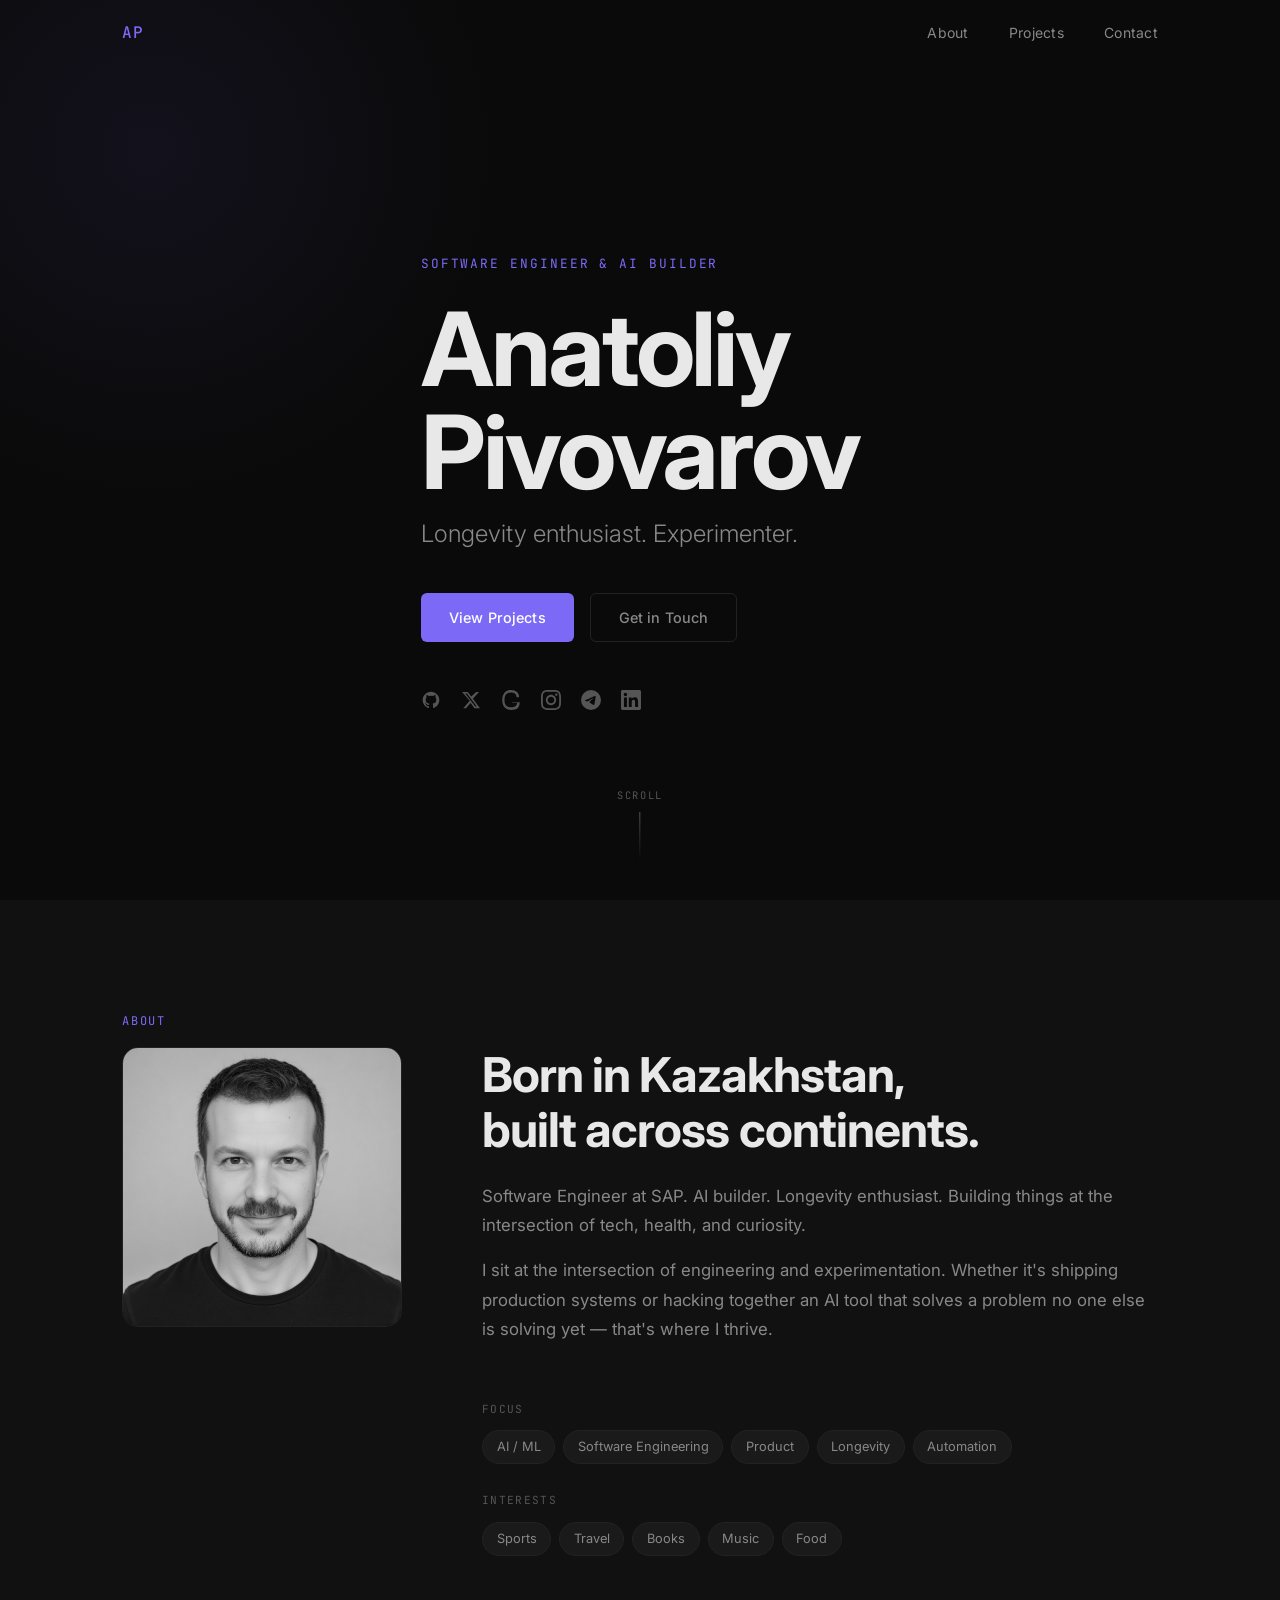
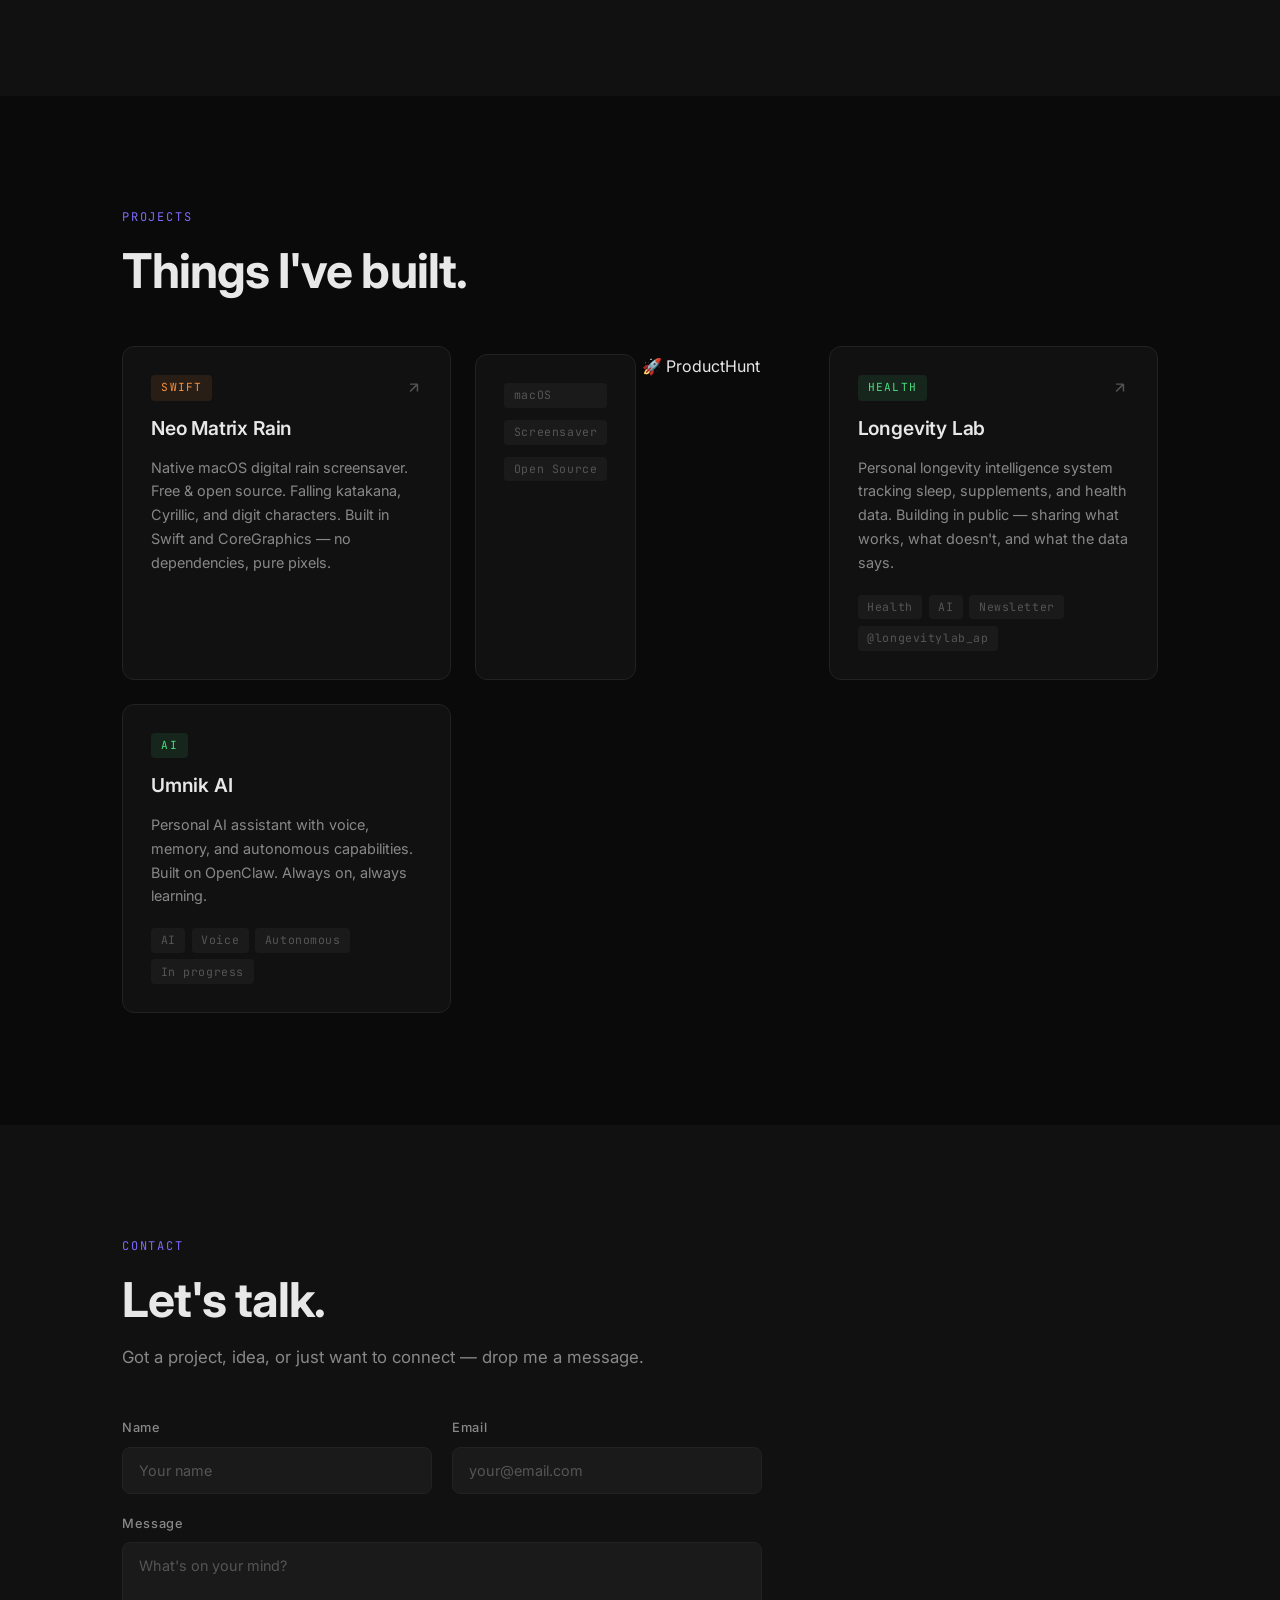
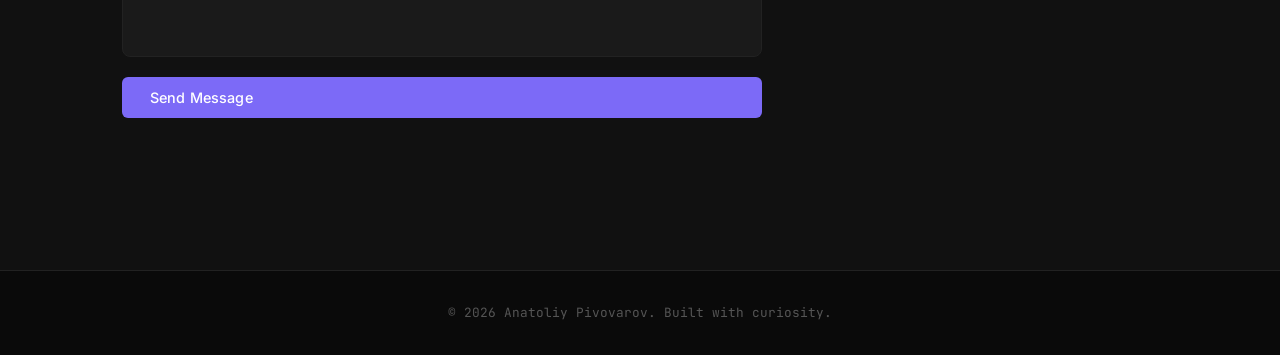
==== index.html @ 79823a8c "Update projects and content - March 2026" ====
<!DOCTYPE html>
<html lang="en">
<head>
  <meta charset="UTF-8" />
  <meta name="viewport" content="width=device-width, initial-scale=1.0" />
  <title>Anatoliy Pivovarov</title>
  <meta name="description" content="Software Engineer at SAP. AI builder. Longevity enthusiast. Building things at the intersection of tech, health, and curiosity." />
  <link rel="preconnect" href="https://fonts.googleapis.com" />
  <link rel="preconnect" href="https://fonts.gstatic.com" crossorigin />
  <link href="https://fonts.googleapis.com/css2?family=Inter:wght@300;400;500;600;700&family=JetBrains+Mono:wght@400;500&display=swap" rel="stylesheet" />
  <link rel="stylesheet" href="styles.css" />
</head>
<body>

  <!-- NAV -->
  <nav class="nav">
    <div class="nav-inner">
      <span class="nav-logo">AP</span>
      <ul class="nav-links">
        <li><a href="#about">About</a></li>
        <li><a href="#projects">Projects</a></li>
        <li><a href="#contact">Contact</a></li>
      </ul>
    </div>
  </nav>

  <!-- HERO -->
  <section class="hero" id="home">
    <div class="container">
      <p class="hero-tag">Software Engineer &amp; AI Builder</p>
      <h1 class="hero-name">Anatoliy<br />Pivovarov</h1>
      <p class="hero-sub">Longevity enthusiast. Experimenter.</p>
      <div class="hero-cta">
        <a href="#projects" class="btn btn-primary">View Projects</a>
        <a href="#contact" class="btn btn-ghost">Get in Touch</a>
      </div>
      <div class="hero-social">
        <!-- GitHub -->
        <a href="https://github.com/pivovarovanatol" target="_blank" rel="noopener" aria-label="GitHub">
          <svg viewBox="0 0 24 24" fill="currentColor"><path d="M12 2C6.477 2 2 6.477 2 12c0 4.418 2.865 8.166 6.839 9.489.5.092.682-.217.682-.482 0-.237-.009-.868-.013-1.703-2.782.604-3.369-1.34-3.369-1.34-.454-1.156-1.11-1.463-1.11-1.463-.908-.62.069-.608.069-.608 1.003.07 1.531 1.03 1.531 1.03.892 1.529 2.341 1.087 2.91.832.092-.647.35-1.088.636-1.338-2.22-.253-4.555-1.11-4.555-4.943 0-1.091.39-1.984 1.029-2.683-.103-.253-.446-1.27.098-2.647 0 0 .84-.269 2.75 1.025A9.578 9.578 0 0112 6.836a9.59 9.59 0 012.504.337c1.909-1.294 2.747-1.025 2.747-1.025.546 1.377.202 2.394.1 2.647.64.699 1.028 1.592 1.028 2.683 0 3.842-2.339 4.687-4.566 4.935.359.309.678.919.678 1.852 0 1.336-.012 2.415-.012 2.743 0 .267.18.578.688.48C19.138 20.163 22 16.418 22 12c0-5.523-4.477-10-10-10z"/></svg>
        </a>
        <!-- Twitter/X -->
        <a href="https://x.com/apivo31" target="_blank" rel="noopener" aria-label="X / Twitter">
          <svg viewBox="0 0 24 24" fill="currentColor"><path d="M18.244 2.25h3.308l-7.227 8.26 8.502 11.24H16.17l-4.714-6.231-5.401 6.231H2.746l7.73-8.835L1.254 2.25H8.08l4.253 5.622zm-1.161 17.52h1.833L7.084 4.126H5.117z"/></svg>
        </a>
        <!-- Threads -->
        <a href="https://www.threads.net/@pivovarov_anatol" target="_blank" rel="noopener" aria-label="Threads">
          <svg viewBox="0 0 24 24" fill="currentColor"><path d="M12.186 24h-.007c-3.581-.024-6.334-1.205-8.184-3.509C2.35 18.44 1.5 15.586 1.473 12.01v-.017c.027-3.579.876-6.43 2.525-8.482C5.845 1.205 8.6.024 12.18 0h.014c2.746.018 5.123.86 6.887 2.432 1.688 1.51 2.587 3.575 2.674 6.138l.003.109h-3.044l-.002-.085c-.143-3.897-2.743-5.616-6.521-5.592-3.066.019-5.261.966-6.52 2.818-.978 1.43-1.473 3.478-1.473 6.088v.015c0 2.61.494 4.659 1.47 6.09 1.258 1.852 3.453 2.8 6.523 2.818 2.984-.018 4.996-.808 6.12-2.414.604-.854.953-1.909 1.067-3.232h-6.3V14.79h9.37l-.003.16c-.064 3.017-.933 5.362-2.586 6.97C18.3 23.2 15.583 24 12.186 24z"/></svg>
        </a>
        <!-- Instagram -->
        <a href="https://www.instagram.com/pivovarov_anatol/" target="_blank" rel="noopener" aria-label="Instagram">
          <svg viewBox="0 0 24 24" fill="currentColor"><path d="M12 2.163c3.204 0 3.584.012 4.85.07 3.252.148 4.771 1.691 4.919 4.919.058 1.265.069 1.645.069 4.849 0 3.205-.012 3.584-.069 4.849-.149 3.225-1.664 4.771-4.919 4.919-1.266.058-1.644.07-4.85.07-3.204 0-3.584-.012-4.849-.07-3.26-.149-4.771-1.699-4.919-4.92-.058-1.265-.07-1.644-.07-4.849 0-3.204.013-3.583.07-4.849.149-3.227 1.664-4.771 4.919-4.919 1.266-.057 1.645-.069 4.849-.069zm0-2.163c-3.259 0-3.667.014-4.947.072-4.358.2-6.78 2.618-6.98 6.98-.059 1.281-.073 1.689-.073 4.948 0 3.259.014 3.668.072 4.948.2 4.358 2.618 6.78 6.98 6.98 1.281.058 1.689.072 4.948.072 3.259 0 3.668-.014 4.948-.072 4.354-.2 6.782-2.618 6.979-6.98.059-1.28.073-1.689.073-4.948 0-3.259-.014-3.667-.072-4.947-.196-4.354-2.617-6.78-6.979-6.98-1.281-.059-1.69-.073-4.949-.073zm0 5.838c-3.403 0-6.162 2.759-6.162 6.162s2.759 6.163 6.162 6.163 6.162-2.759 6.162-6.163c0-3.403-2.759-6.162-6.162-6.162zm0 10.162c-2.209 0-4-1.79-4-4 0-2.209 1.791-4 4-4s4 1.791 4 4c0 2.21-1.791 4-4 4zm6.406-11.845c-.796 0-1.441.645-1.441 1.44s.645 1.44 1.441 1.44c.795 0 1.439-.645 1.439-1.44s-.644-1.44-1.439-1.44z"/></svg>
        </a>
        <!-- Telegram -->
        <a href="https://t.me/longevitylab_ap" target="_blank" rel="noopener" aria-label="Telegram">
          <svg viewBox="0 0 24 24" fill="currentColor"><path d="M11.944 0A12 12 0 0 0 0 12a12 12 0 0 0 12 12 12 12 0 0 0 12-12A12 12 0 0 0 12 0a12 12 0 0 0-.056 0zm4.962 7.224c.1-.002.321.023.465.14a.506.506 0 0 1 .171.325c.016.093.036.306.02.472-.18 1.898-.962 6.502-1.36 8.627-.168.9-.499 1.201-.82 1.23-.696.065-1.225-.46-1.9-.902-1.056-.693-1.653-1.124-2.678-1.8-1.185-.78-.417-1.21.258-1.91.177-.184 3.247-2.977 3.307-3.23.007-.032.014-.15-.056-.212s-.174-.041-.249-.024c-.106.024-1.793 1.14-5.061 3.345-.48.33-.913.49-1.302.48-.428-.008-1.252-.241-1.865-.44-.752-.245-1.349-.374-1.297-.789.027-.216.325-.437.893-.663 3.498-1.524 5.83-2.529 6.998-3.014 3.332-1.386 4.025-1.627 4.476-1.635z"/></svg>
        </a>
        <!-- LinkedIn -->
        <a href="https://www.linkedin.com/in/anatoliy-pivovarov/" target="_blank" rel="noopener" aria-label="LinkedIn">
          <svg viewBox="0 0 24 24" fill="currentColor"><path d="M20.447 20.452h-3.554v-5.569c0-1.328-.027-3.037-1.852-3.037-1.853 0-2.136 1.445-2.136 2.939v5.667H9.351V9h3.414v1.561h.046c.477-.9 1.637-1.85 3.37-1.85 3.601 0 4.267 2.37 4.267 5.455v6.286zM5.337 7.433a2.062 2.062 0 01-2.063-2.065 2.064 2.064 0 112.063 2.065zm1.782 13.019H3.555V9h3.564v11.452zM22.225 0H1.771C.792 0 0 .774 0 1.729v20.542C0 23.227.792 24 1.771 24h20.451C23.2 24 24 23.227 24 22.271V1.729C24 .774 23.2 0 22.222 0h.003z"/></svg>
        </a>
      </div>
    </div>
    <div class="hero-scroll">
      <span>scroll</span>
      <div class="scroll-line"></div>
    </div>
  </section>

  <!-- ABOUT -->
  <section class="about section" id="about">
    <div class="container">
      <p class="section-label">About</p>
      <div class="about-grid">
        <div class="about-photo-wrap">
          <img src="photo.png" alt="Anatoliy Pivovarov" class="about-photo" />
        </div>
        <div class="about-right">
        <div class="about-text">
          <h2>Born in Kazakhstan,<br />built across continents.</h2>
          <p>Software Engineer at SAP. AI builder. Longevity enthusiast. Building things at the intersection of tech, health, and curiosity.</p>
          <p>I sit at the intersection of engineering and experimentation. Whether it's shipping production systems or hacking together an AI tool that solves a problem no one else is solving yet — that's where I thrive.</p>
        </div>
        <div class="about-tags">
          <div class="tag-group">
            <p class="tag-label">Focus</p>
            <div class="tags">
              <span>AI / ML</span>
              <span>Software Engineering</span>
              <span>Product</span>
              <span>Longevity</span>
              <span>Automation</span>
            </div>
          </div>
          <div class="tag-group">
            <p class="tag-label">Interests</p>
            <div class="tags">
              <span>Sports</span>
              <span>Travel</span>
              <span>Books</span>
              <span>Music</span>
              <span>Food</span>
            </div>
          </div>
        </div>
        </div><!-- end about-right -->
      </div>
    </div>
  </section>

  <!-- PROJECTS -->
  <section class="projects section" id="projects">
    <div class="container">
      <p class="section-label">Projects</p>
      <h2>Things I've built.</h2>
      <div class="projects-grid">

        <!-- Neo Matrix Rain -->
        <a href="https://github.com/pivovarovanatol/neo-matrix-rain" target="_blank" rel="noopener" class="project-card">
          <div class="project-top">
            <span class="project-lang swift">Swift</span>
            <svg class="project-arrow" viewBox="0 0 24 24" fill="none" stroke="currentColor" stroke-width="2"><path d="M7 17L17 7M17 7H7M17 7v10"/></svg>
          </div>
          <h3>Neo Matrix Rain</h3>
          <p>Native macOS digital rain screensaver. Free &amp; open source. Falling katakana, Cyrillic, and digit characters. Built in Swift and CoreGraphics — no dependencies, pure pixels.</p>
          <div class="project-footer">
            <span>macOS</span>
            <span>Screensaver</span>
            <span>Open Source</span>
            <a href="https://www.producthunt.com/products/neo-matrix-rain" target="_blank" rel="noopener" onclick="event.stopPropagation()" style="color:inherit;text-decoration:none;">🚀 ProductHunt</a>
          </div>
        </a>

        <!-- Longevity Lab -->
        <a href="https://t.me/longevitylab_ap" target="_blank" rel="noopener" class="project-card">
          <div class="project-top">
            <span class="project-lang more">Health</span>
            <svg class="project-arrow" viewBox="0 0 24 24" fill="none" stroke="currentColor" stroke-width="2"><path d="M7 17L17 7M17 7H7M17 7v10"/></svg>
          </div>
          <h3>Longevity Lab</h3>
          <p>Personal longevity intelligence system tracking sleep, supplements, and health data. Building in public — sharing what works, what doesn't, and what the data says.</p>
          <div class="project-footer">
            <span>Health</span>
            <span>AI</span>
            <span>Newsletter</span>
            <span>@longevitylab_ap</span>
          </div>
        </a>

        <!-- Umnik AI -->
        <div class="project-card project-coming">
          <div class="project-top">
            <span class="project-lang more">AI</span>
          </div>
          <h3>Umnik AI</h3>
          <p>Personal AI assistant with voice, memory, and autonomous capabilities. Built on OpenClaw. Always on, always learning.</p>
          <div class="project-footer">
            <span>AI</span>
            <span>Voice</span>
            <span>Autonomous</span>
            <span>In progress</span>
          </div>
        </div>

      </div>
    </div>
  </section>

  <!-- CONTACT -->
  <section class="contact section" id="contact">
    <div class="container">
      <p class="section-label">Contact</p>
      <h2>Let's talk.</h2>
      <p class="contact-sub">Got a project, idea, or just want to connect — drop me a message.</p>
      <form class="contact-form" action="https://formspree.io/f/REPLACE_WITH_FORMSPREE_ID" method="POST">
        <div class="form-row">
          <div class="form-group">
            <label for="name">Name</label>
            <input type="text" id="name" name="name" placeholder="Your name" required />
          </div>
          <div class="form-group">
            <label for="email">Email</label>
            <input type="email" id="email" name="email" placeholder="your@email.com" required />
          </div>
        </div>
        <div class="form-group">
          <label for="message">Message</label>
          <textarea id="message" name="message" placeholder="What's on your mind?" rows="5" required></textarea>
        </div>
        <button type="submit" class="btn btn-primary">Send Message</button>
        <p class="form-note" id="form-status"></p>
      </form>
    </div>
  </section>

  <!-- FOOTER -->
  <footer class="footer">
    <div class="container">
      <p>&copy; 2026 Anatoliy Pivovarov. Built with curiosity.</p>
    </div>
  </footer>

  <script src="script.js"></script>
</body>
</html>
---- styles.css ----
/* ===== RESET & BASE ===== */
*, *::before, *::after { box-sizing: border-box; margin: 0; padding: 0; }

:root {
  --bg: #0a0a0a;
  --bg2: #111111;
  --bg3: #1a1a1a;
  --border: #222222;
  --text: #e8e8e8;
  --text-muted: #888888;
  --text-dim: #555555;
  --accent: #7c6af7;
  --accent-light: #9b8cf9;
  --accent-glow: rgba(124, 106, 247, 0.15);
  --green: #4ade80;
  --orange: #fb923c;
  --blue: #60a5fa;
}

html { scroll-behavior: smooth; }

body {
  font-family: 'Inter', sans-serif;
  background: var(--bg);
  color: var(--text);
  line-height: 1.6;
  -webkit-font-smoothing: antialiased;
}

.container {
  max-width: 1100px;
  margin: 0 auto;
  padding: 0 2rem;
}

a { color: inherit; text-decoration: none; }

/* ===== NAV ===== */
.nav {
  position: fixed;
  top: 0; left: 0; right: 0;
  z-index: 100;
  border-bottom: 1px solid transparent;
  transition: border-color 0.3s, background 0.3s;
  padding: 1.25rem 0;
}

.nav.scrolled {
  background: rgba(10, 10, 10, 0.9);
  backdrop-filter: blur(12px);
  border-color: var(--border);
}

.nav-inner {
  max-width: 1100px;
  margin: 0 auto;
  padding: 0 2rem;
  display: flex;
  align-items: center;
  justify-content: space-between;
}

.nav-logo {
  font-family: 'JetBrains Mono', monospace;
  font-weight: 500;
  font-size: 1rem;
  color: var(--accent);
  letter-spacing: 0.05em;
}

.nav-links {
  list-style: none;
  display: flex;
  gap: 2.5rem;
}

.nav-links a {
  font-size: 0.875rem;
  color: var(--text-muted);
  transition: color 0.2s;
  letter-spacing: 0.02em;
}

.nav-links a:hover { color: var(--text); }

/* ===== HERO ===== */
.hero {
  min-height: 100vh;
  display: flex;
  flex-direction: column;
  justify-content: center;
  position: relative;
  padding: 8rem 0 4rem;
}

.hero::before {
  content: '';
  position: absolute;
  top: -200px; left: -200px;
  width: 700px; height: 700px;
  background: radial-gradient(circle, rgba(124,106,247,0.08) 0%, transparent 70%);
  pointer-events: none;
}

.hero-tag {
  font-family: 'JetBrains Mono', monospace;
  font-size: 0.8rem;
  color: var(--accent);
  letter-spacing: 0.15em;
  text-transform: uppercase;
  margin-bottom: 1.5rem;
}

.hero-name {
  font-size: clamp(3.5rem, 8vw, 7rem);
  font-weight: 700;
  line-height: 1.0;
  letter-spacing: -0.03em;
  margin-bottom: 0.75rem;
}

.hero-sub {
  font-size: 1.5rem;
  color: var(--text-muted);
  font-weight: 300;
  margin-bottom: 2.5rem;
}

.hero-cta {
  display: flex;
  gap: 1rem;
  flex-wrap: wrap;
  margin-bottom: 3rem;
}

.hero-social {
  display: flex;
  gap: 1.25rem;
  align-items: center;
}

.hero-social a {
  color: var(--text-dim);
  transition: color 0.2s, transform 0.2s;
  display: flex;
  align-items: center;
}

.hero-social a:hover { color: var(--text); transform: translateY(-2px); }
.hero-social svg { width: 1.25rem; height: 1.25rem; }

.hero-scroll {
  position: absolute;
  bottom: 2.5rem;
  left: 50%;
  transform: translateX(-50%);
  display: flex;
  flex-direction: column;
  align-items: center;
  gap: 0.5rem;
}

.hero-scroll span {
  font-family: 'JetBrains Mono', monospace;
  font-size: 0.65rem;
  color: var(--text-dim);
  letter-spacing: 0.15em;
  text-transform: uppercase;
}

.scroll-line {
  width: 1px;
  height: 3rem;
  background: linear-gradient(to bottom, var(--text-dim), transparent);
  animation: scrollPulse 2s ease-in-out infinite;
}

@keyframes scrollPulse {
  0%, 100% { opacity: 0.3; }
  50% { opacity: 1; }
}

/* ===== BUTTONS ===== */
.btn {
  display: inline-flex;
  align-items: center;
  gap: 0.5rem;
  padding: 0.75rem 1.75rem;
  border-radius: 6px;
  font-size: 0.9rem;
  font-weight: 500;
  letter-spacing: 0.01em;
  transition: all 0.2s;
  cursor: pointer;
  border: none;
  font-family: 'Inter', sans-serif;
}

.btn-primary {
  background: var(--accent);
  color: #fff;
}

.btn-primary:hover {
  background: var(--accent-light);
  transform: translateY(-1px);
  box-shadow: 0 8px 24px rgba(124,106,247,0.3);
}

.btn-ghost {
  background: transparent;
  color: var(--text-muted);
  border: 1px solid var(--border);
}

.btn-ghost:hover {
  color: var(--text);
  border-color: var(--text-dim);
  transform: translateY(-1px);
}

/* ===== SECTIONS ===== */
.section {
  padding: 7rem 0;
}

.section-label {
  font-family: 'JetBrains Mono', monospace;
  font-size: 0.75rem;
  color: var(--accent);
  letter-spacing: 0.15em;
  text-transform: uppercase;
  margin-bottom: 1rem;
}

.section h2 {
  font-size: clamp(2rem, 4vw, 3rem);
  font-weight: 700;
  letter-spacing: -0.02em;
  line-height: 1.15;
  margin-bottom: 3rem;
}

/* ===== ABOUT ===== */
.about { background: var(--bg2); }

.about-grid {
  display: grid;
  grid-template-columns: 280px 1fr;
  gap: 5rem;
  align-items: start;
}

.about-photo-wrap {
  position: sticky;
  top: 6rem;
}

.about-photo {
  width: 100%;
  border-radius: 16px;
  filter: grayscale(20%);
  border: 1px solid var(--border);
}

.about-right {
  display: flex;
  flex-direction: column;
  gap: 2.5rem;
}

.about h2 { margin-bottom: 1.5rem; }

.about-text p {
  color: var(--text-muted);
  margin-bottom: 1rem;
  font-size: 1.05rem;
  line-height: 1.75;
}

.tag-group { margin-bottom: 1.75rem; }

.tag-label {
  font-family: 'JetBrains Mono', monospace;
  font-size: 0.7rem;
  color: var(--text-dim);
  letter-spacing: 0.12em;
  text-transform: uppercase;
  margin-bottom: 0.75rem;
}

.tags {
  display: flex;
  flex-wrap: wrap;
  gap: 0.5rem;
}

.tags span {
  background: var(--bg3);
  border: 1px solid var(--border);
  color: var(--text-muted);
  font-size: 0.8rem;
  padding: 0.35rem 0.85rem;
  border-radius: 100px;
  transition: border-color 0.2s, color 0.2s;
}

.tags span:hover {
  border-color: var(--accent);
  color: var(--text);
}

/* ===== PROJECTS ===== */
.projects-grid {
  display: grid;
  grid-template-columns: repeat(auto-fill, minmax(300px, 1fr));
  gap: 1.5rem;
}

.project-card {
  background: var(--bg2);
  border: 1px solid var(--border);
  border-radius: 12px;
  padding: 1.75rem;
  display: flex;
  flex-direction: column;
  gap: 0.75rem;
  transition: border-color 0.2s, transform 0.2s, box-shadow 0.2s;
  cursor: pointer;
}

.project-card:hover {
  border-color: var(--accent);
  transform: translateY(-3px);
  box-shadow: 0 12px 40px rgba(124,106,247,0.1);
}

.project-coming {
  cursor: default;
  opacity: 0.6;
}

.project-coming:hover {
  border-color: var(--border);
  transform: none;
  box-shadow: none;
}

.project-top {
  display: flex;
  align-items: center;
  justify-content: space-between;
}

.project-lang {
  font-family: 'JetBrains Mono', monospace;
  font-size: 0.7rem;
  letter-spacing: 0.1em;
  text-transform: uppercase;
  padding: 0.25rem 0.65rem;
  border-radius: 4px;
}

.project-lang.swift { background: rgba(251,146,60,0.1); color: var(--orange); }
.project-lang.python { background: rgba(96,165,250,0.1); color: var(--blue); }
.project-lang.more { background: rgba(74,222,128,0.1); color: var(--green); }

.project-arrow {
  width: 1.1rem;
  height: 1.1rem;
  color: var(--text-dim);
  transition: color 0.2s, transform 0.2s;
}

.project-card:hover .project-arrow {
  color: var(--accent);
  transform: translate(2px, -2px);
}

.project-card h3 {
  font-size: 1.2rem;
  font-weight: 600;
  letter-spacing: -0.01em;
}

.project-card p {
  color: var(--text-muted);
  font-size: 0.9rem;
  line-height: 1.65;
  flex: 1;
}

.project-footer {
  display: flex;
  flex-wrap: wrap;
  gap: 0.4rem;
  margin-top: 0.5rem;
}

.project-footer span {
  font-size: 0.72rem;
  color: var(--text-dim);
  background: var(--bg3);
  padding: 0.2rem 0.6rem;
  border-radius: 4px;
  font-family: 'JetBrains Mono', monospace;
  letter-spacing: 0.05em;
}

/* ===== CONTACT ===== */
.contact { background: var(--bg2); }

.contact-sub {
  color: var(--text-muted);
  font-size: 1.05rem;
  margin-top: -2rem;
  margin-bottom: 3rem;
}

.contact-form {
  max-width: 640px;
  display: flex;
  flex-direction: column;
  gap: 1.25rem;
}

.form-row {
  display: grid;
  grid-template-columns: 1fr 1fr;
  gap: 1.25rem;
}

.form-group {
  display: flex;
  flex-direction: column;
  gap: 0.5rem;
}

.form-group label {
  font-size: 0.8rem;
  color: var(--text-muted);
  letter-spacing: 0.05em;
  font-weight: 500;
}

.form-group input,
.form-group textarea {
  background: var(--bg3);
  border: 1px solid var(--border);
  border-radius: 8px;
  padding: 0.875rem 1rem;
  color: var(--text);
  font-family: 'Inter', sans-serif;
  font-size: 0.9rem;
  transition: border-color 0.2s, box-shadow 0.2s;
  resize: none;
  width: 100%;
}

.form-group input::placeholder,
.form-group textarea::placeholder { color: var(--text-dim); }

.form-group input:focus,
.form-group textarea:focus {
  outline: none;
  border-color: var(--accent);
  box-shadow: 0 0 0 3px var(--accent-glow);
}

.form-note {
  font-size: 0.85rem;
  color: var(--green);
  min-height: 1.2rem;
}

/* ===== FOOTER ===== */
.footer {
  padding: 2rem 0;
  border-top: 1px solid var(--border);
}

.footer p {
  font-size: 0.8rem;
  color: var(--text-dim);
  text-align: center;
  font-family: 'JetBrains Mono', monospace;
}

/* ===== RESPONSIVE ===== */
@media (max-width: 768px) {
  .about-grid { grid-template-columns: 1fr; gap: 2rem; }
  .about-photo-wrap { position: static; }
  .about-photo { max-width: 200px; margin: 0 auto; display: block; }
  .form-row { grid-template-columns: 1fr; }
  .nav-links { gap: 1.5rem; }
  .hero-name { font-size: clamp(2.5rem, 12vw, 4rem); }
  .section { padding: 5rem 0; }
}

@media (max-width: 480px) {
  .nav-links { display: none; }
  .hero-cta { flex-direction: column; }
  .btn { width: 100%; justify-content: center; }
}
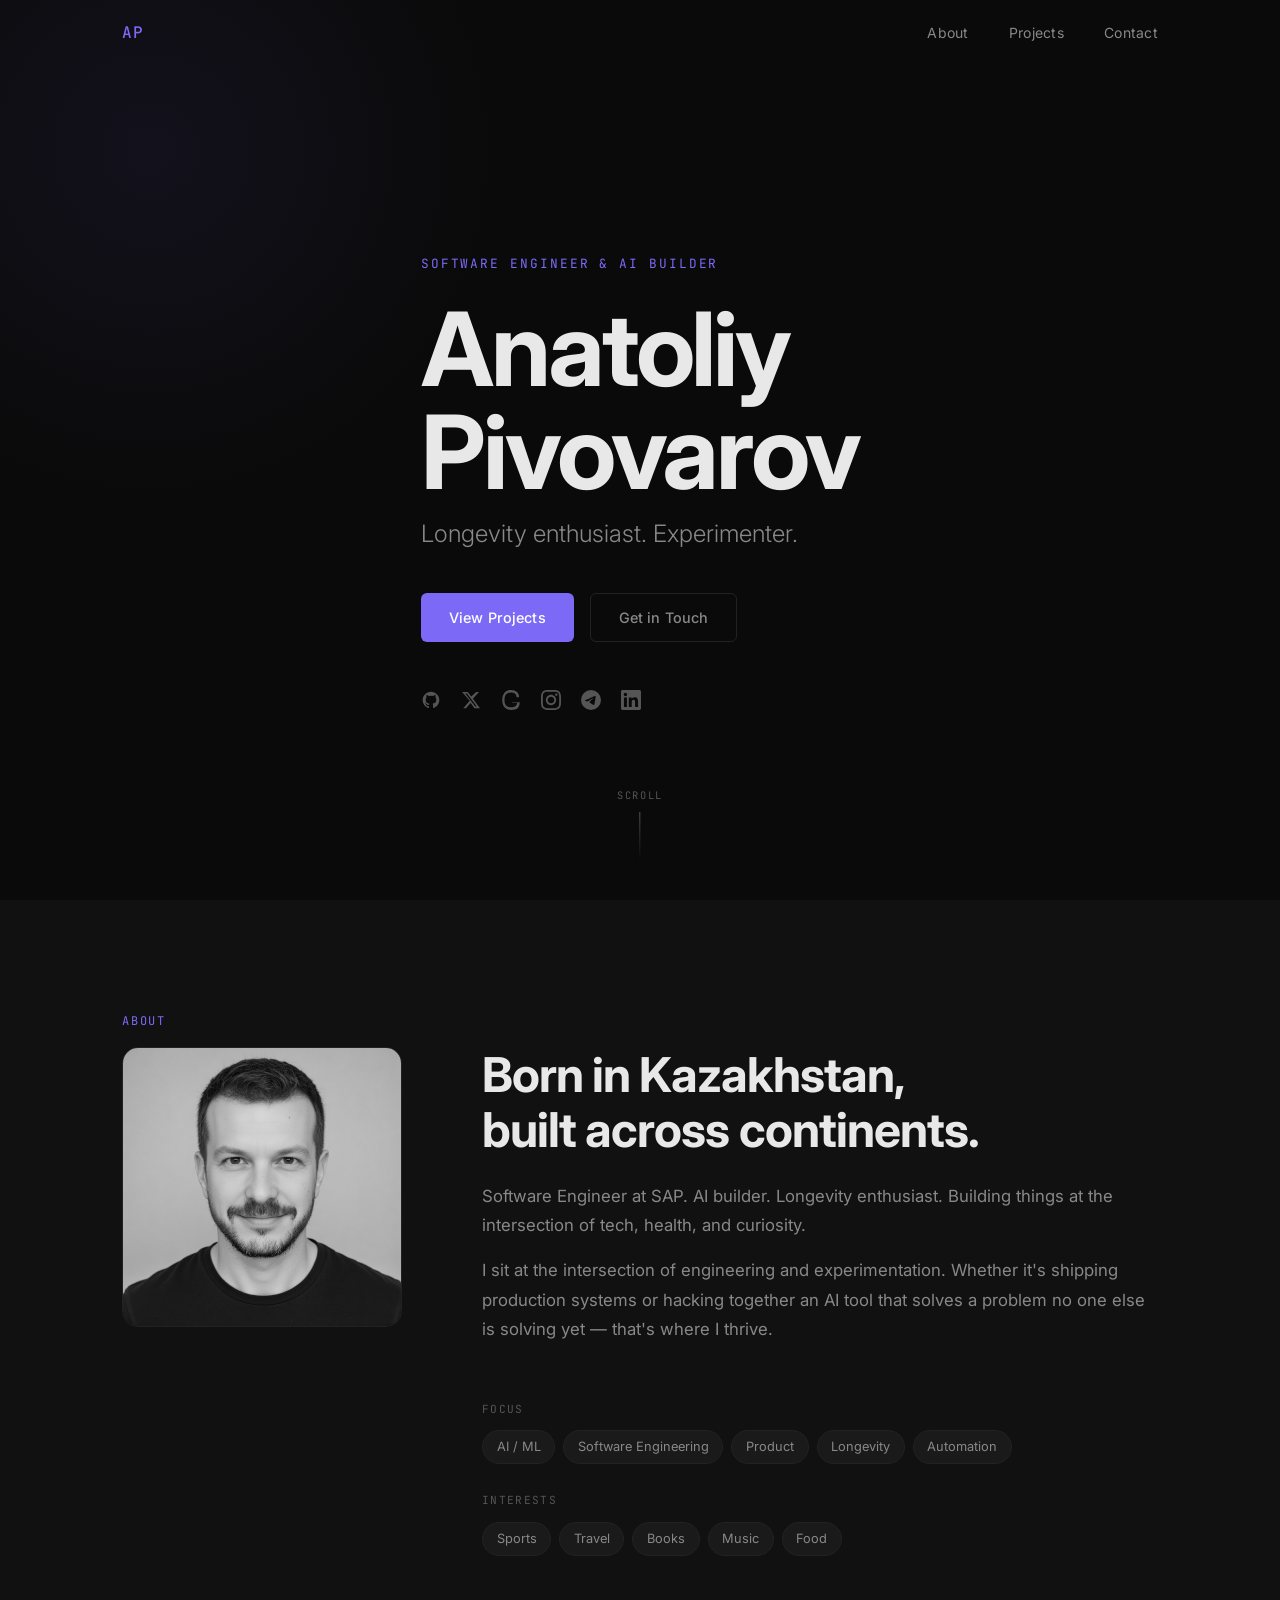
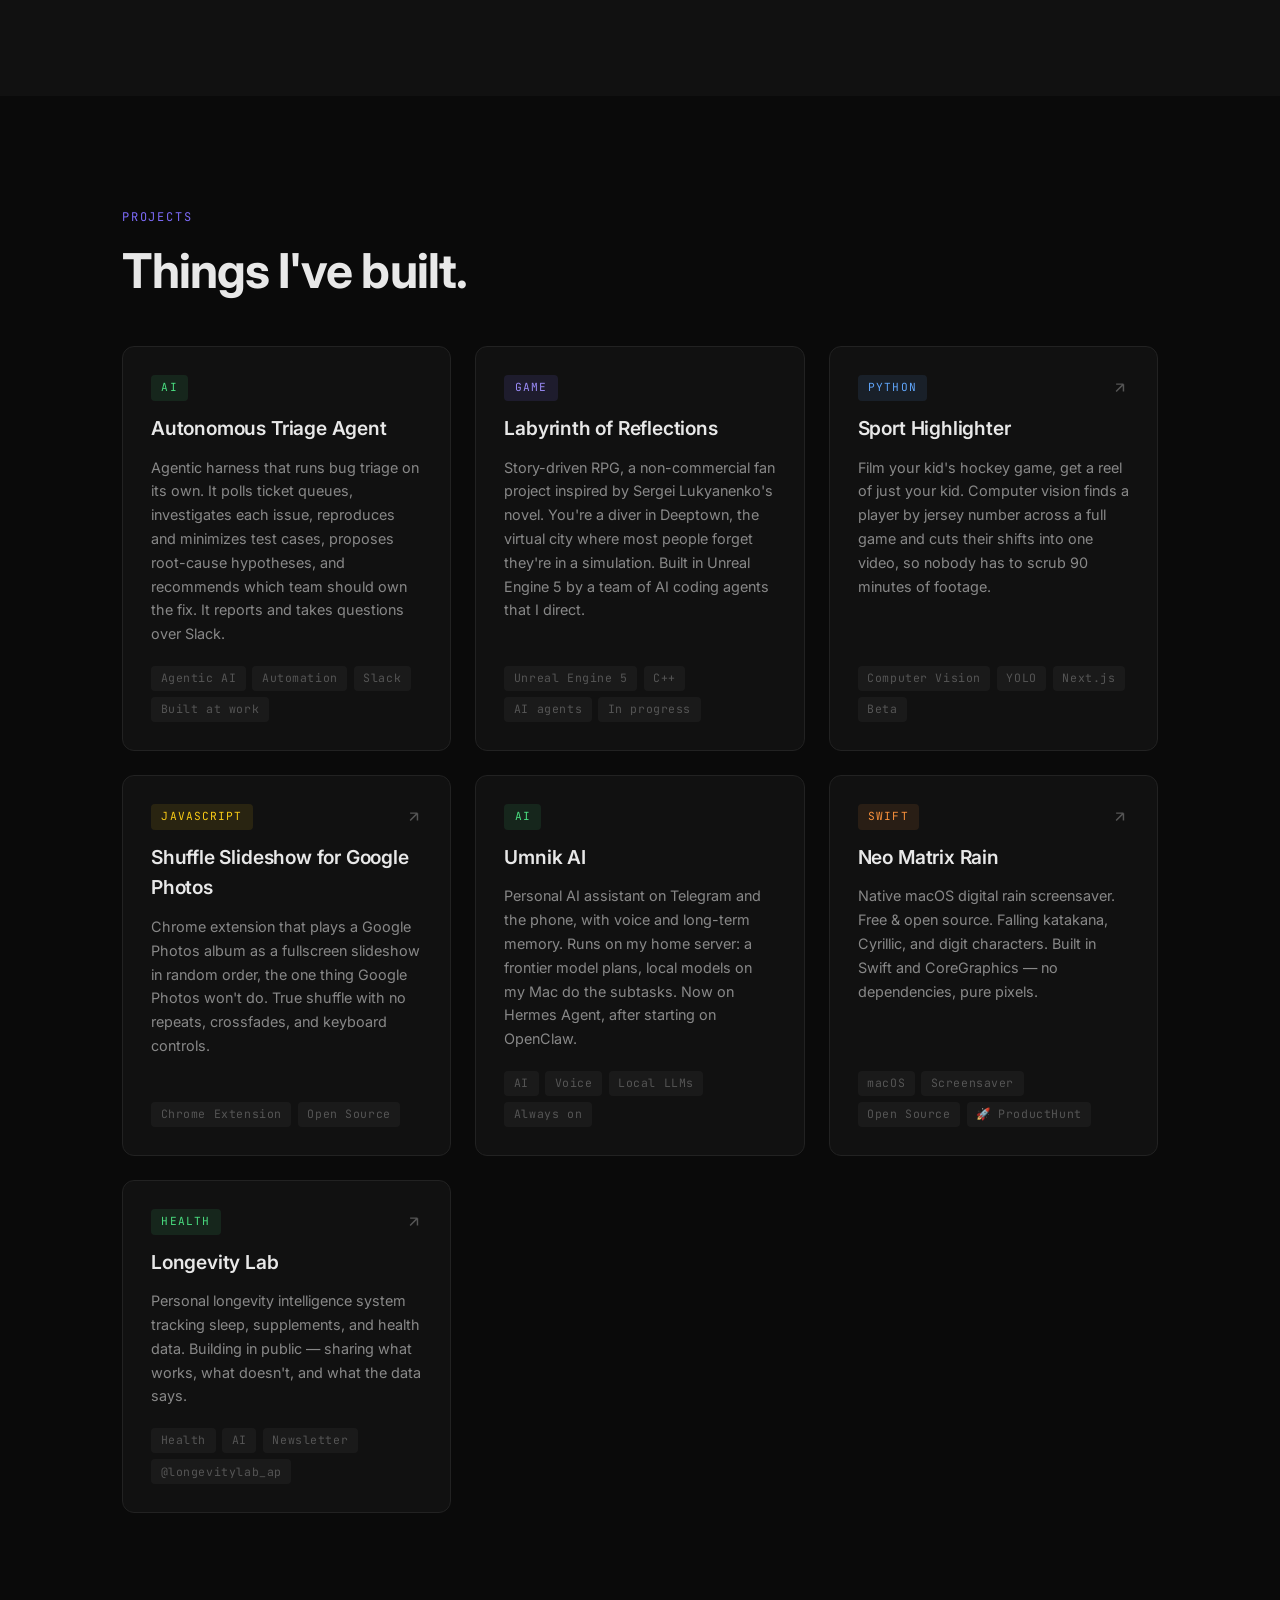
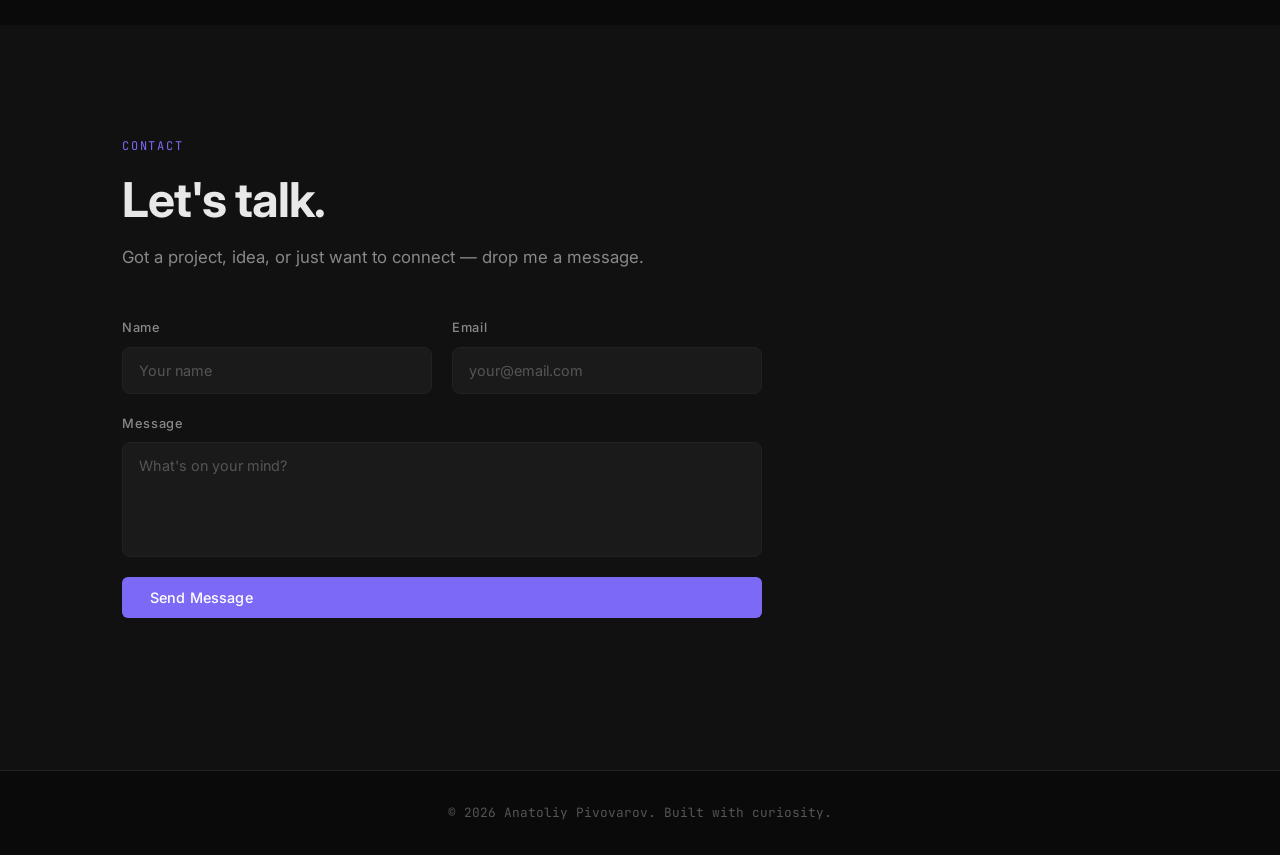
==== commit 5bd550a4: "Update projects - October 2026 Add Autonomous Triage Agent, Labyrinth of Reflections, Sport Highligh" ====
--- a/index.html
+++ b/index.html
@@ -115,6 +115,81 @@
       <h2>Things I've built.</h2>
       <div class="projects-grid">
 
+        <!-- Autonomous Triage Agent (work) -->
+        <div class="project-card project-coming">
+          <div class="project-top">
+            <span class="project-lang more">AI</span>
+          </div>
+          <h3>Autonomous Triage Agent</h3>
+          <p>Agentic harness that runs bug triage on its own. It polls ticket queues, investigates each issue, reproduces and minimizes test cases, proposes root-cause hypotheses, and recommends which team should own the fix. It reports and takes questions over Slack.</p>
+          <div class="project-footer">
+            <span>Agentic AI</span>
+            <span>Automation</span>
+            <span>Slack</span>
+            <span>Built at work</span>
+          </div>
+        </div>
+
+        <!-- Labyrinth of Reflections -->
+        <div class="project-card project-coming">
+          <div class="project-top">
+            <span class="project-lang game">Game</span>
+          </div>
+          <h3>Labyrinth of Reflections</h3>
+          <p>Story-driven RPG, a non-commercial fan project inspired by Sergei Lukyanenko's novel. You're a diver in Deeptown, the virtual city where most people forget they're in a simulation. Built in Unreal Engine 5 by a team of AI coding agents that I direct.</p>
+          <div class="project-footer">
+            <span>Unreal Engine 5</span>
+            <span>C++</span>
+            <span>AI agents</span>
+            <span>In progress</span>
+          </div>
+        </div>
+
+        <!-- Sport Highlighter -->
+        <a href="https://highlighter.pivovarovanatol.com" target="_blank" rel="noopener" class="project-card">
+          <div class="project-top">
+            <span class="project-lang python">Python</span>
+            <svg class="project-arrow" viewBox="0 0 24 24" fill="none" stroke="currentColor" stroke-width="2"><path d="M7 17L17 7M17 7H7M17 7v10"/></svg>
+          </div>
+          <h3>Sport Highlighter</h3>
+          <p>Film your kid's hockey game, get a reel of just your kid. Computer vision finds a player by jersey number across a full game and cuts their shifts into one video, so nobody has to scrub 90 minutes of footage.</p>
+          <div class="project-footer">
+            <span>Computer Vision</span>
+            <span>YOLO</span>
+            <span>Next.js</span>
+            <span>Beta</span>
+          </div>
+        </a>
+
+        <!-- Shuffle Slideshow for Google Photos -->
+        <a href="https://github.com/pivovarovanatol/gphotos-shuffle-slideshow" target="_blank" rel="noopener" class="project-card">
+          <div class="project-top">
+            <span class="project-lang js">JavaScript</span>
+            <svg class="project-arrow" viewBox="0 0 24 24" fill="none" stroke="currentColor" stroke-width="2"><path d="M7 17L17 7M17 7H7M17 7v10"/></svg>
+          </div>
+          <h3>Shuffle Slideshow for Google Photos</h3>
+          <p>Chrome extension that plays a Google Photos album as a fullscreen slideshow in random order, the one thing Google Photos won't do. True shuffle with no repeats, crossfades, and keyboard controls.</p>
+          <div class="project-footer">
+            <span>Chrome Extension</span>
+            <span>Open Source</span>
+          </div>
+        </a>
+
+        <!-- Umnik AI -->
+        <div class="project-card project-coming">
+          <div class="project-top">
+            <span class="project-lang more">AI</span>
+          </div>
+          <h3>Umnik AI</h3>
+          <p>Personal AI assistant on Telegram and the phone, with voice and long-term memory. Runs on my home server: a frontier model plans, local models on my Mac do the subtasks. Now on Hermes Agent, after starting on OpenClaw.</p>
+          <div class="project-footer">
+            <span>AI</span>
+            <span>Voice</span>
+            <span>Local LLMs</span>
+            <span>Always on</span>
+          </div>
+        </div>
+
         <!-- Neo Matrix Rain -->
         <a href="https://github.com/pivovarovanatol/neo-matrix-rain" target="_blank" rel="noopener" class="project-card">
           <div class="project-top">
@@ -127,7 +202,7 @@
             <span>macOS</span>
             <span>Screensaver</span>
             <span>Open Source</span>
-            <a href="https://www.producthunt.com/products/neo-matrix-rain" target="_blank" rel="noopener" onclick="event.stopPropagation()" style="color:inherit;text-decoration:none;">🚀 ProductHunt</a>
+            <span role="link" tabindex="0" onclick="event.preventDefault();event.stopPropagation();window.open('https://www.producthunt.com/products/neo-matrix-rain','_blank','noopener')" style="cursor:pointer;">🚀 ProductHunt</span>
           </div>
         </a>
 
@@ -146,21 +221,6 @@
             <span>@longevitylab_ap</span>
           </div>
         </a>
-
-        <!-- Umnik AI -->
-        <div class="project-card project-coming">
-          <div class="project-top">
-            <span class="project-lang more">AI</span>
-          </div>
-          <h3>Umnik AI</h3>
-          <p>Personal AI assistant with voice, memory, and autonomous capabilities. Built on OpenClaw. Always on, always learning.</p>
-          <div class="project-footer">
-            <span>AI</span>
-            <span>Voice</span>
-            <span>Autonomous</span>
-            <span>In progress</span>
-          </div>
-        </div>
 
       </div>
     </div>
--- a/styles.css
+++ b/styles.css
@@ -364,6 +364,8 @@
 .project-lang.swift { background: rgba(251,146,60,0.1); color: var(--orange); }
 .project-lang.python { background: rgba(96,165,250,0.1); color: var(--blue); }
 .project-lang.more { background: rgba(74,222,128,0.1); color: var(--green); }
+.project-lang.js { background: rgba(250,204,21,0.1); color: #facc15; }
+.project-lang.game { background: rgba(124,106,247,0.12); color: var(--accent-light); }
 
 .project-arrow {
   width: 1.1rem;
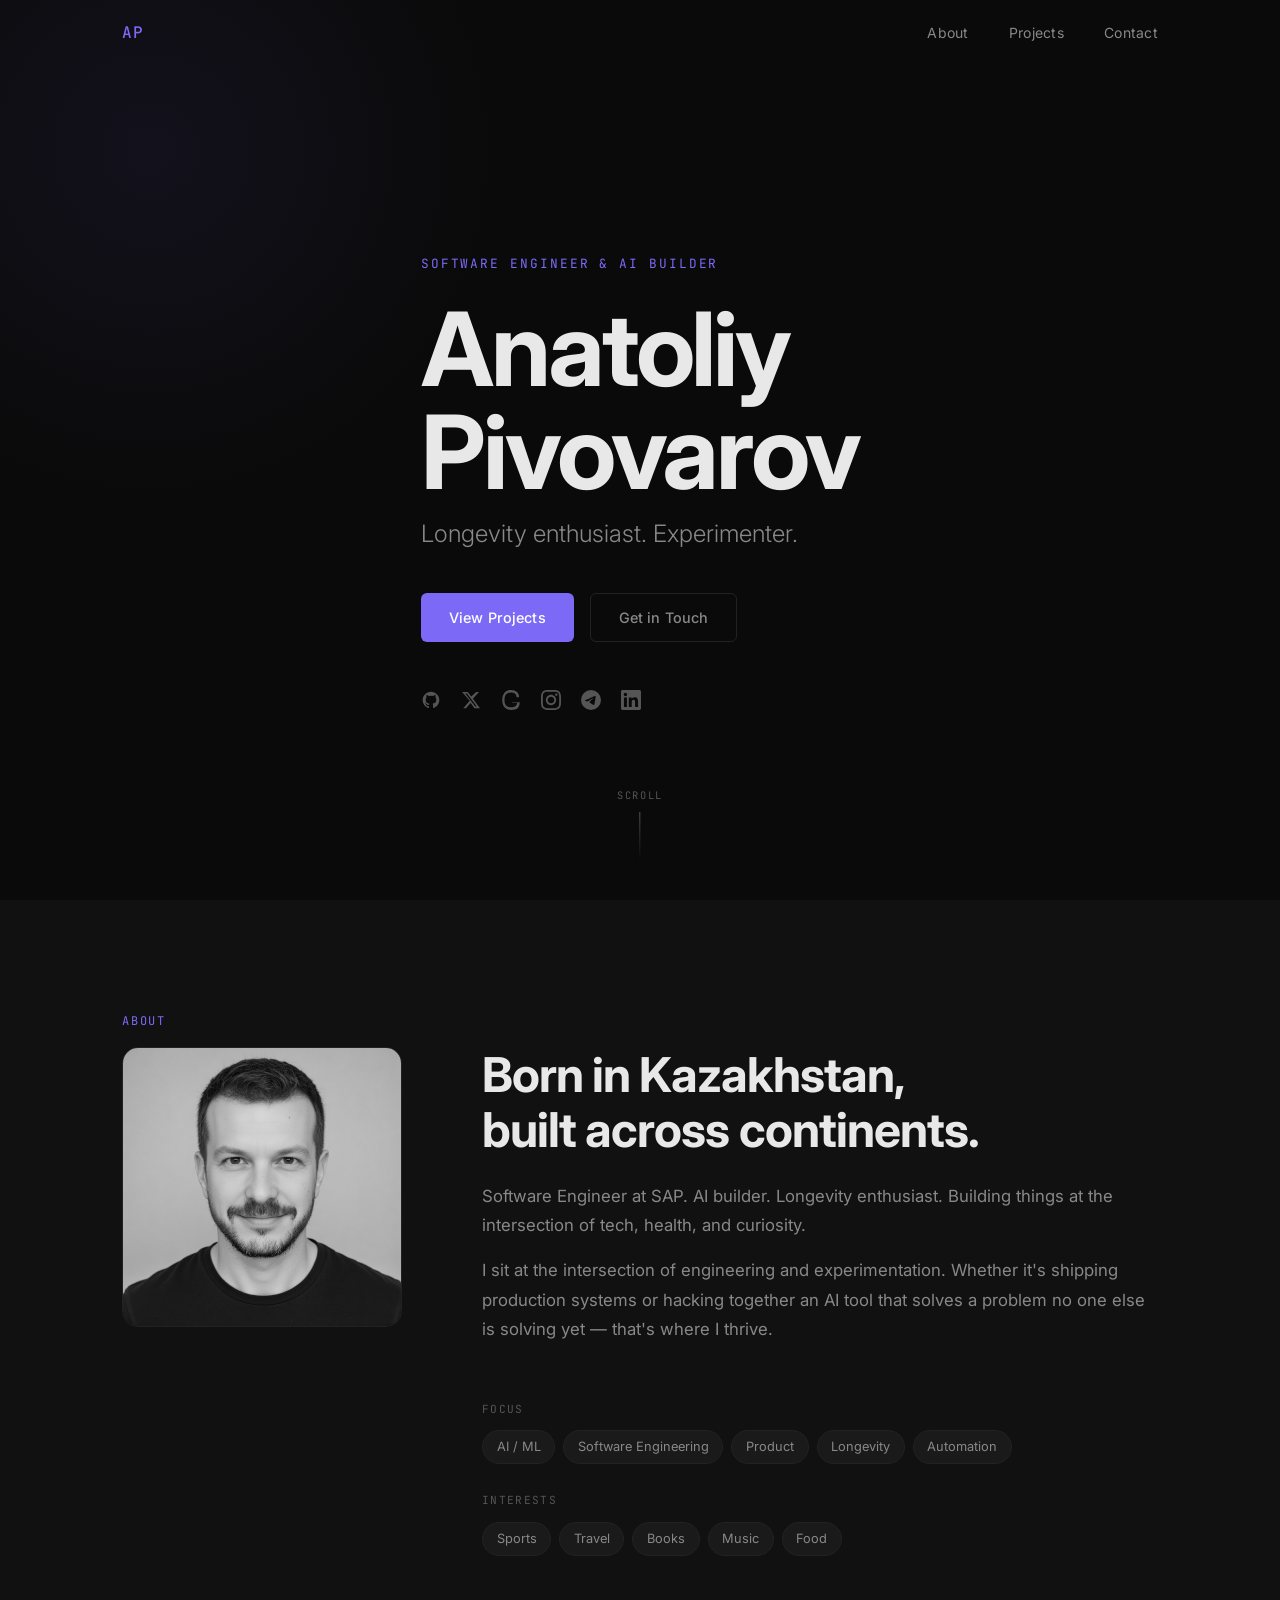
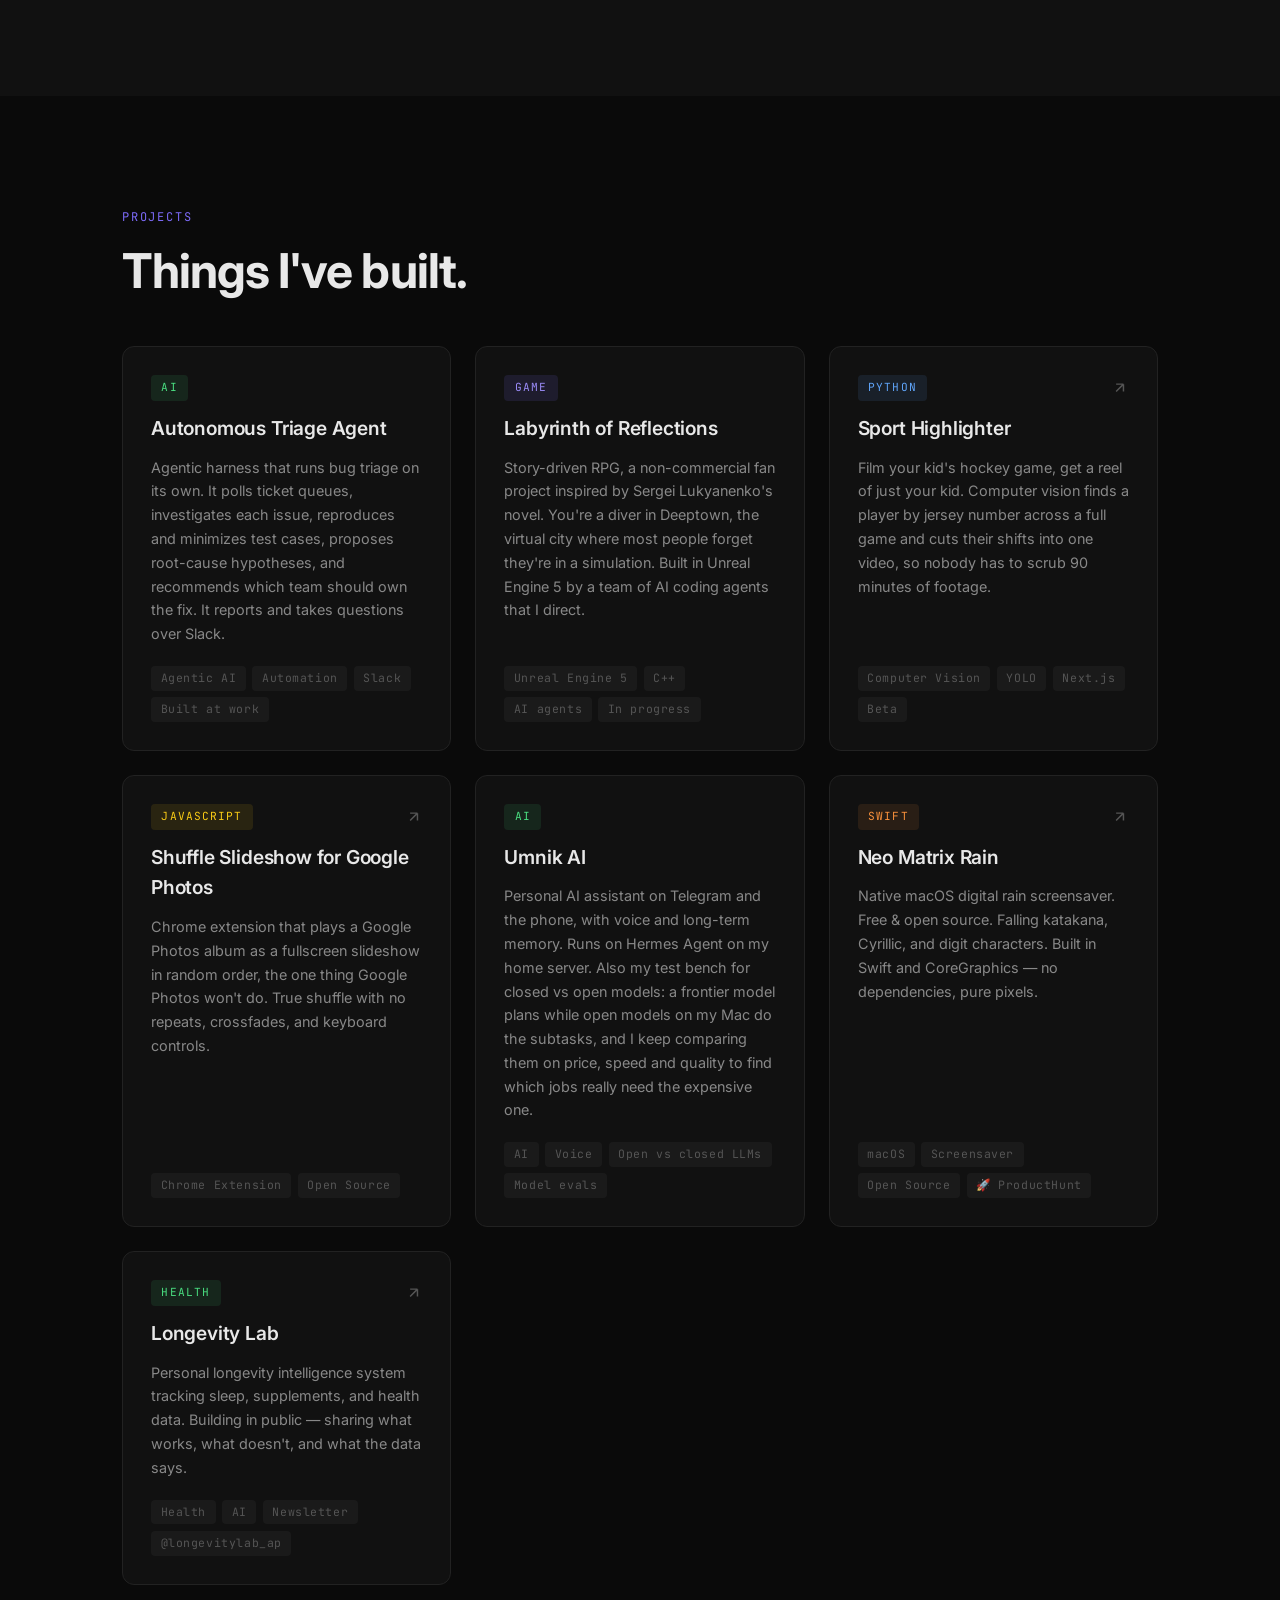
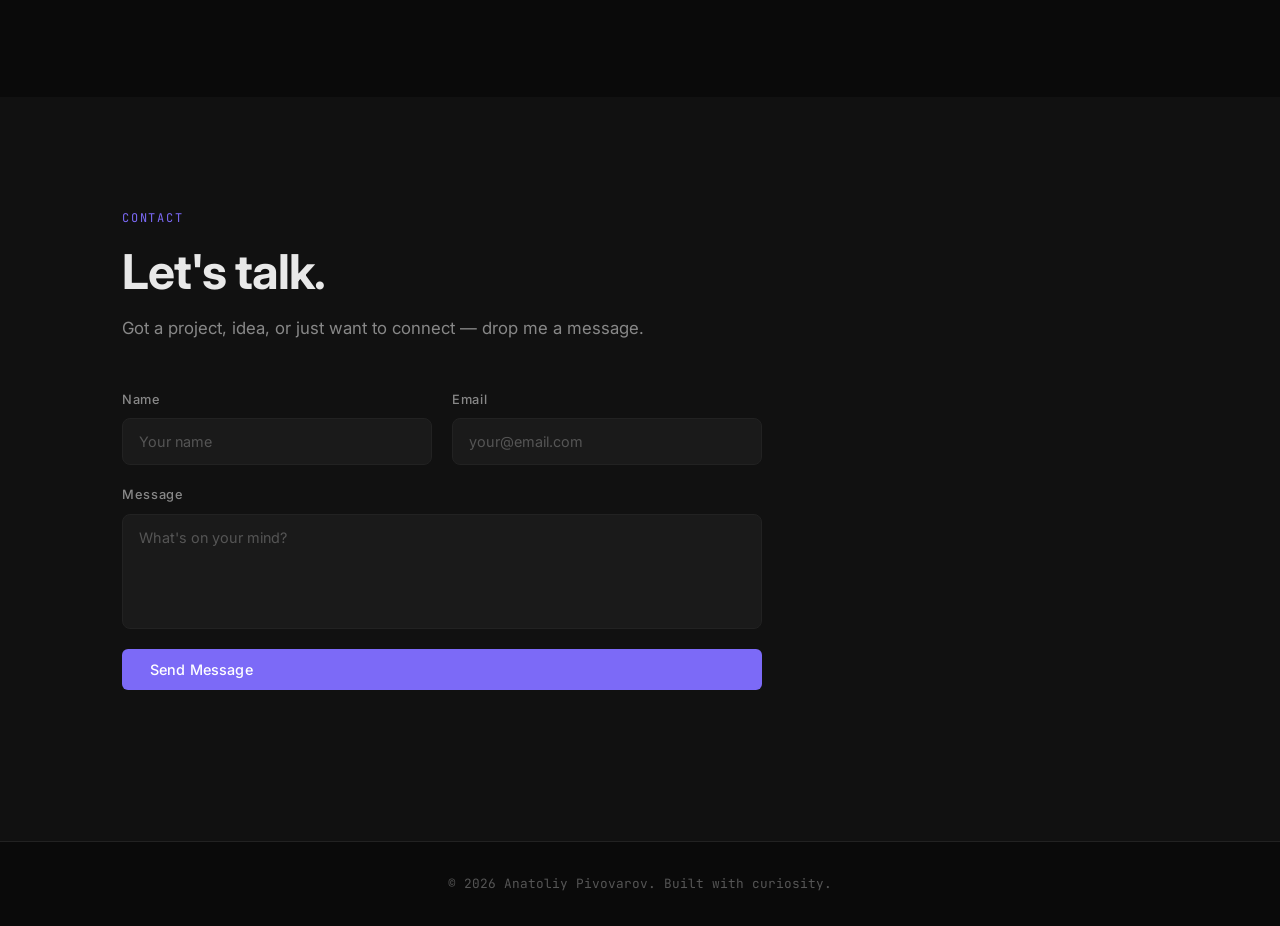
==== commit fbeba318: "Umnik card: closed vs open model experiments (price, speed, quality) Co-Authored-By: Claude Opus 5.5" ====
--- a/index.html
+++ b/index.html
@@ -181,12 +181,12 @@
             <span class="project-lang more">AI</span>
           </div>
           <h3>Umnik AI</h3>
-          <p>Personal AI assistant on Telegram and the phone, with voice and long-term memory. Runs on my home server: a frontier model plans, local models on my Mac do the subtasks. Now on Hermes Agent, after starting on OpenClaw.</p>
+          <p>Personal AI assistant on Telegram and the phone, with voice and long-term memory. Runs on Hermes Agent on my home server. Also my test bench for closed vs open models: a frontier model plans while open models on my Mac do the subtasks, and I keep comparing them on price, speed and quality to find which jobs really need the expensive one.</p>
           <div class="project-footer">
             <span>AI</span>
             <span>Voice</span>
-            <span>Local LLMs</span>
-            <span>Always on</span>
+            <span>Open vs closed LLMs</span>
+            <span>Model evals</span>
           </div>
         </div>
 
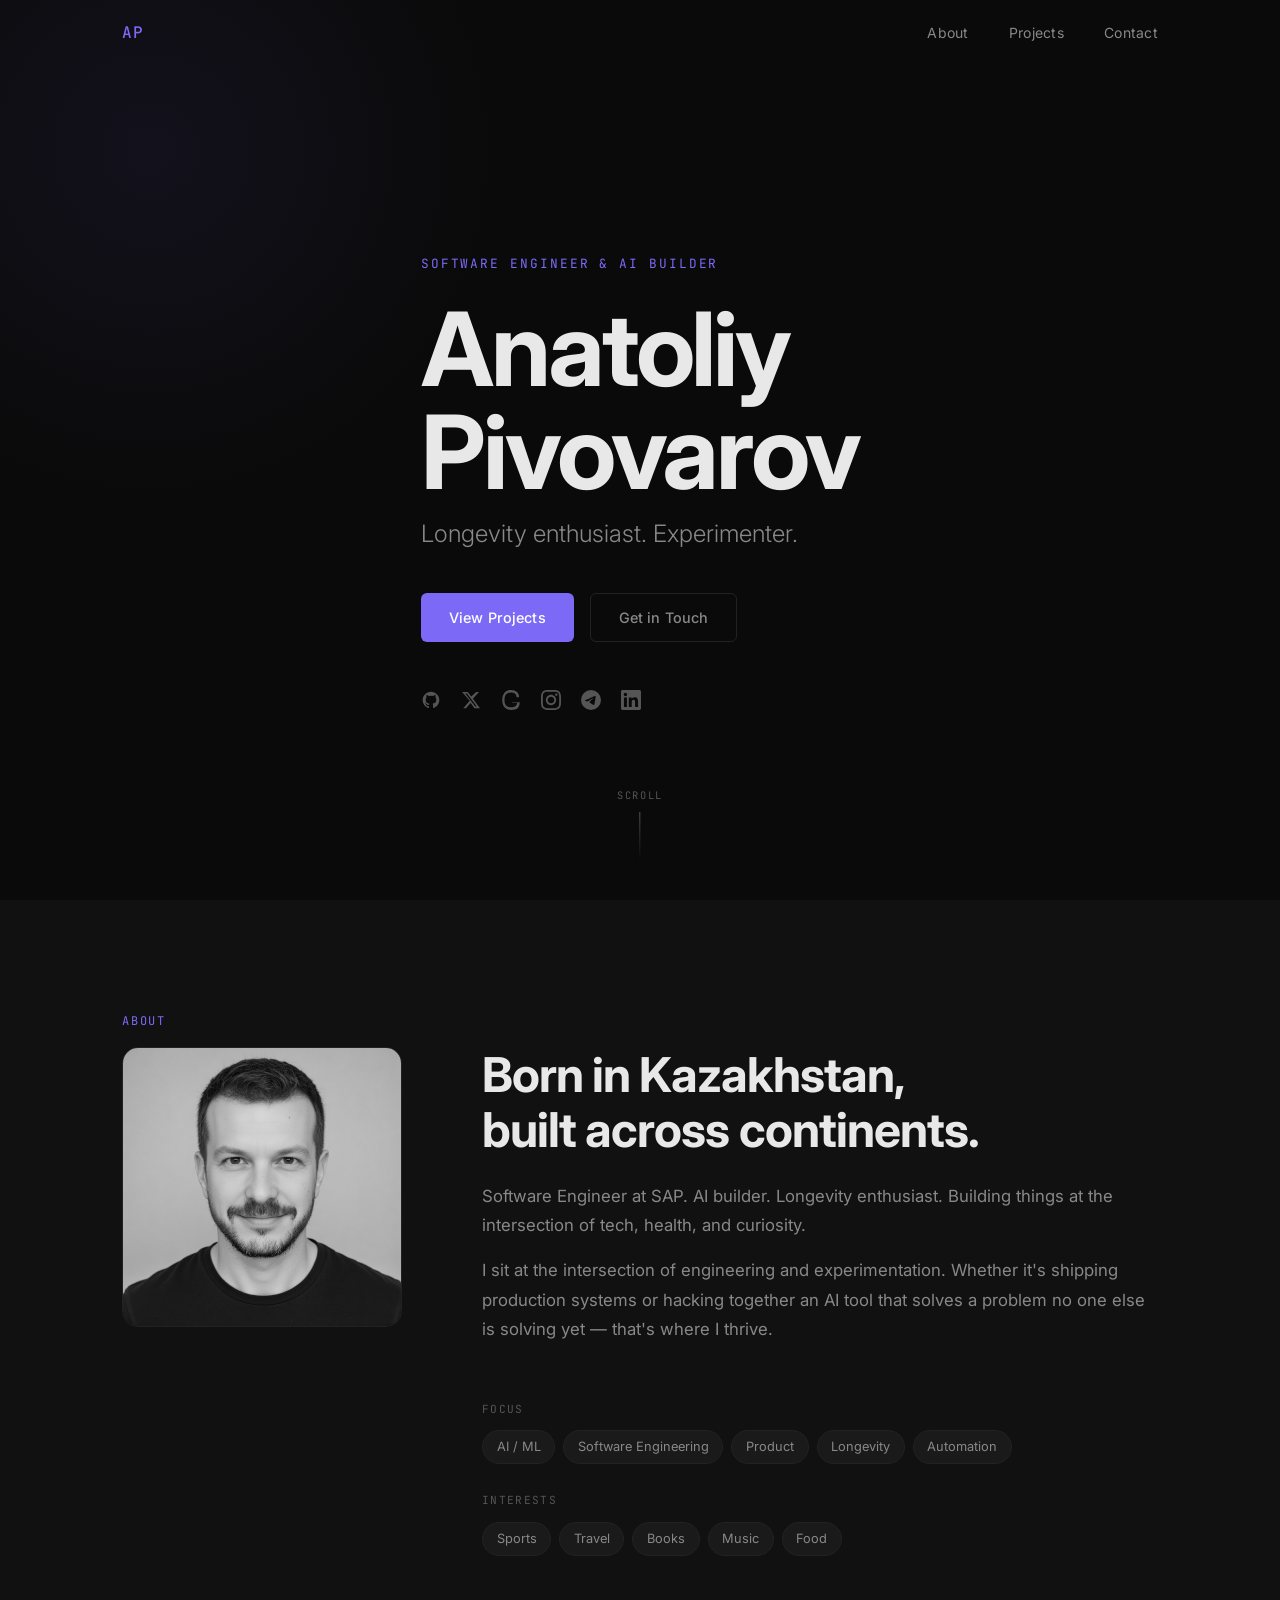
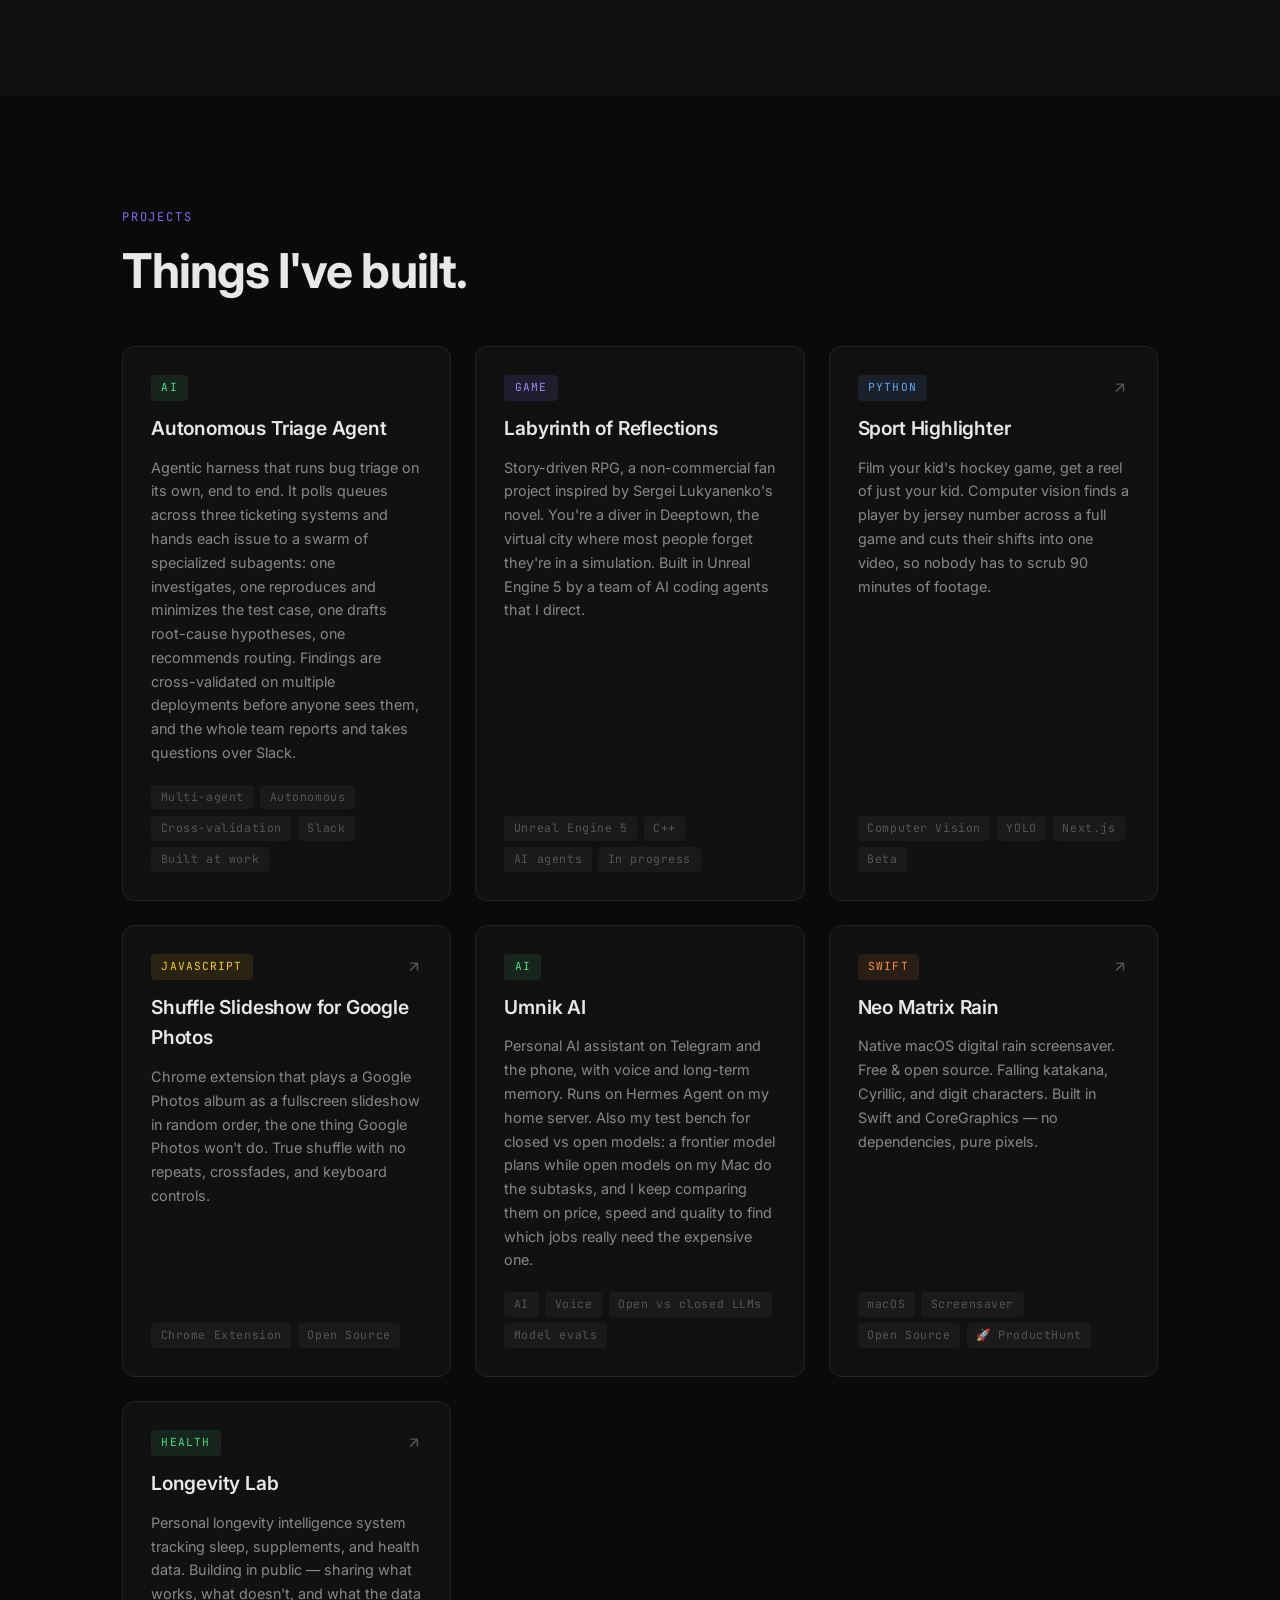
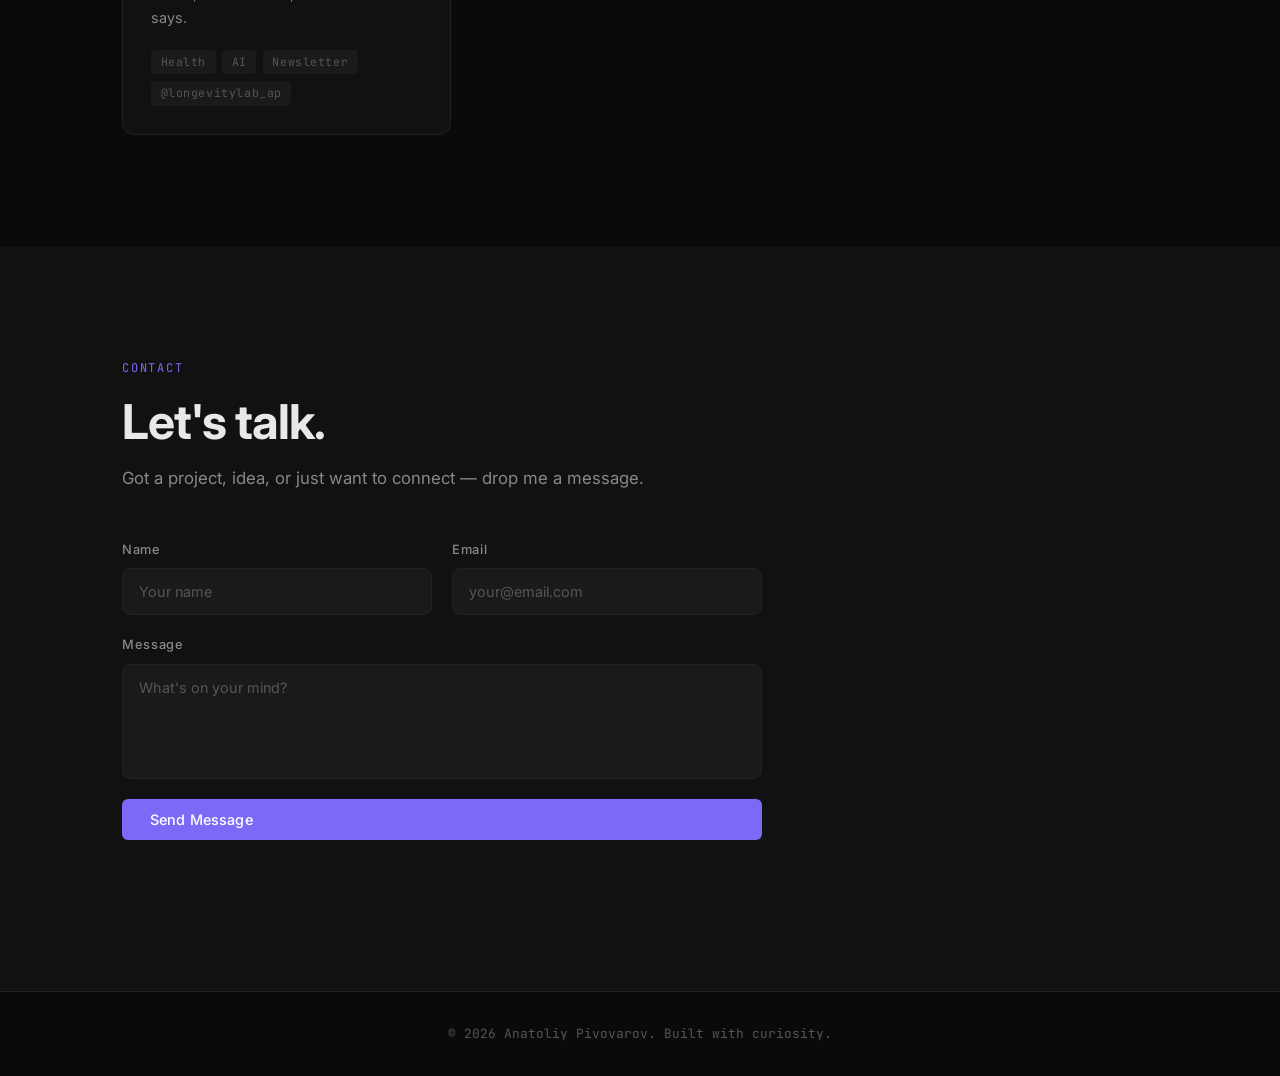
==== commit e1fc84f6: "Triage agent card: subagent swarm, three ticket systems, cross-validation on multiple deployments Co" ====
--- a/index.html
+++ b/index.html
@@ -121,10 +121,11 @@
             <span class="project-lang more">AI</span>
           </div>
           <h3>Autonomous Triage Agent</h3>
-          <p>Agentic harness that runs bug triage on its own. It polls ticket queues, investigates each issue, reproduces and minimizes test cases, proposes root-cause hypotheses, and recommends which team should own the fix. It reports and takes questions over Slack.</p>
-          <div class="project-footer">
-            <span>Agentic AI</span>
-            <span>Automation</span>
+          <p>Agentic harness that runs bug triage on its own, end to end. It polls queues across three ticketing systems and hands each issue to a swarm of specialized subagents: one investigates, one reproduces and minimizes the test case, one drafts root-cause hypotheses, one recommends routing. Findings are cross-validated on multiple deployments before anyone sees them, and the whole team reports and takes questions over Slack.</p>
+          <div class="project-footer">
+            <span>Multi-agent</span>
+            <span>Autonomous</span>
+            <span>Cross-validation</span>
             <span>Slack</span>
             <span>Built at work</span>
           </div>
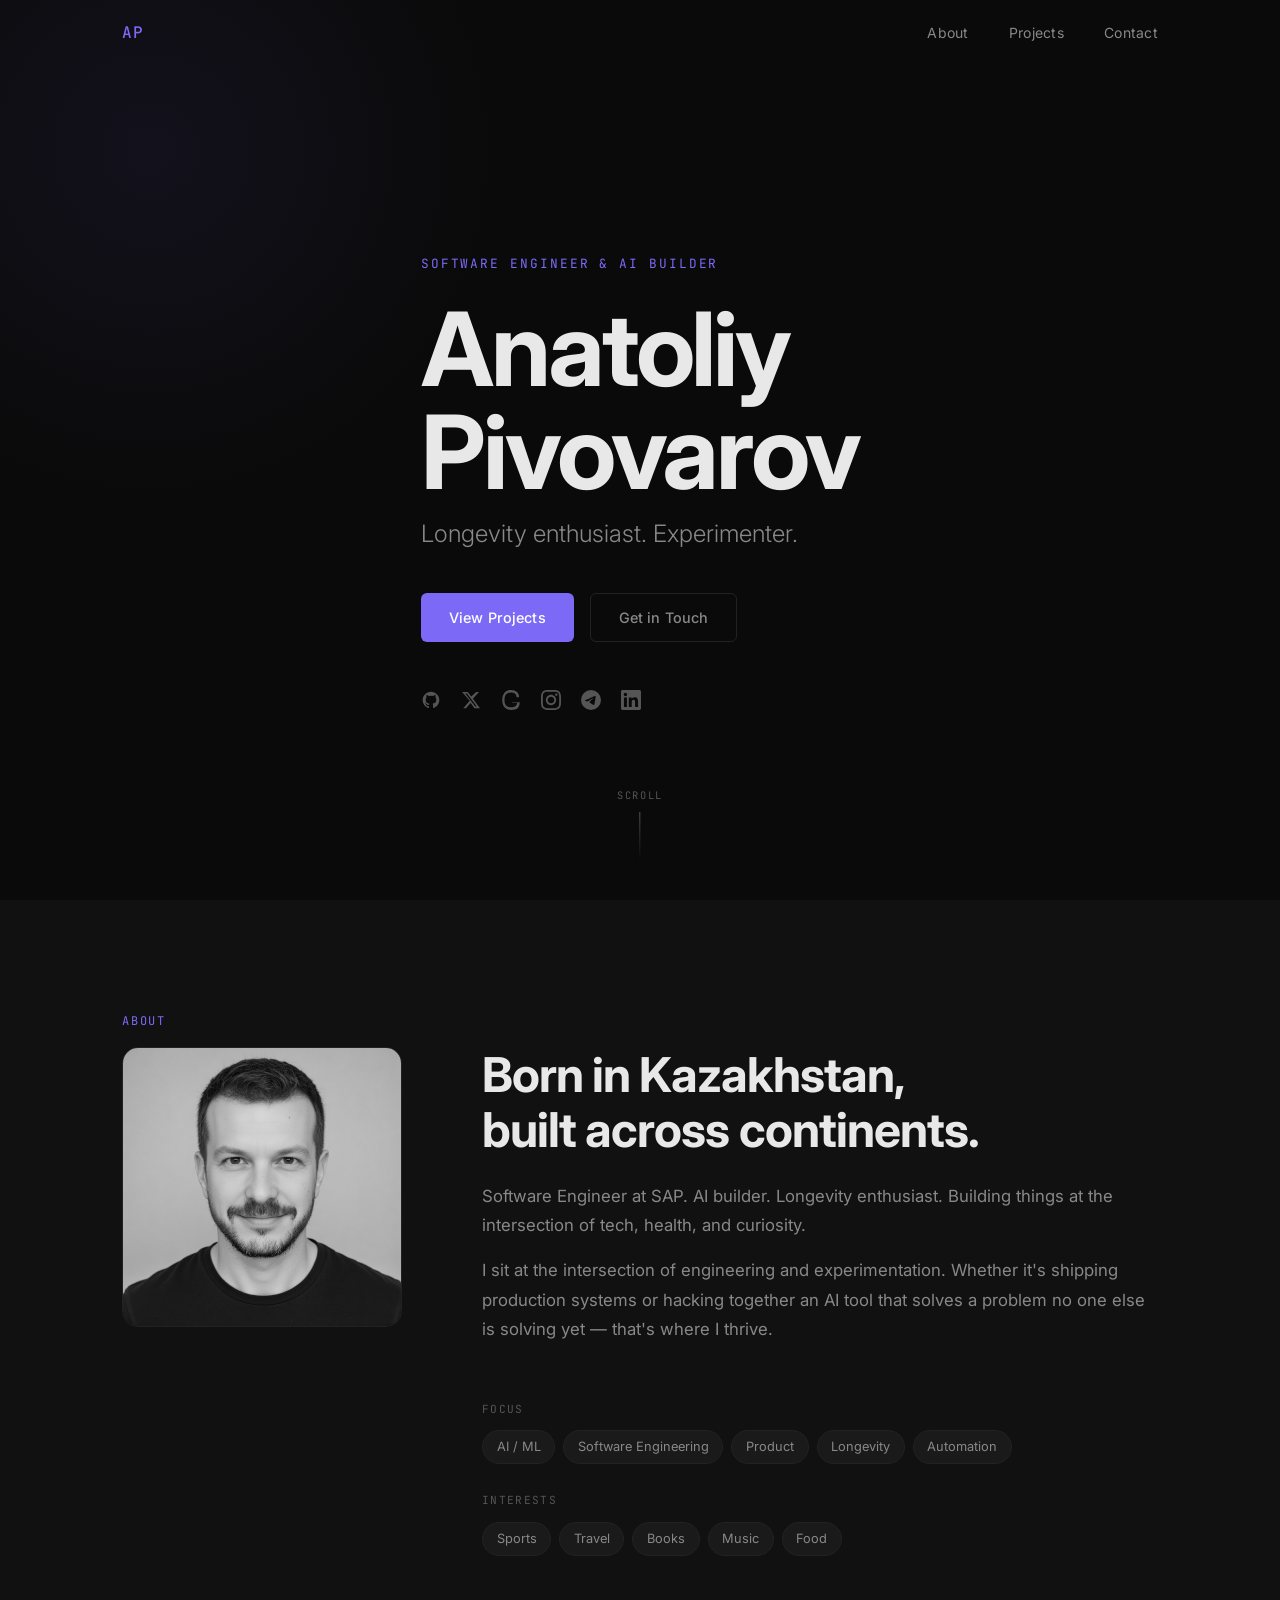
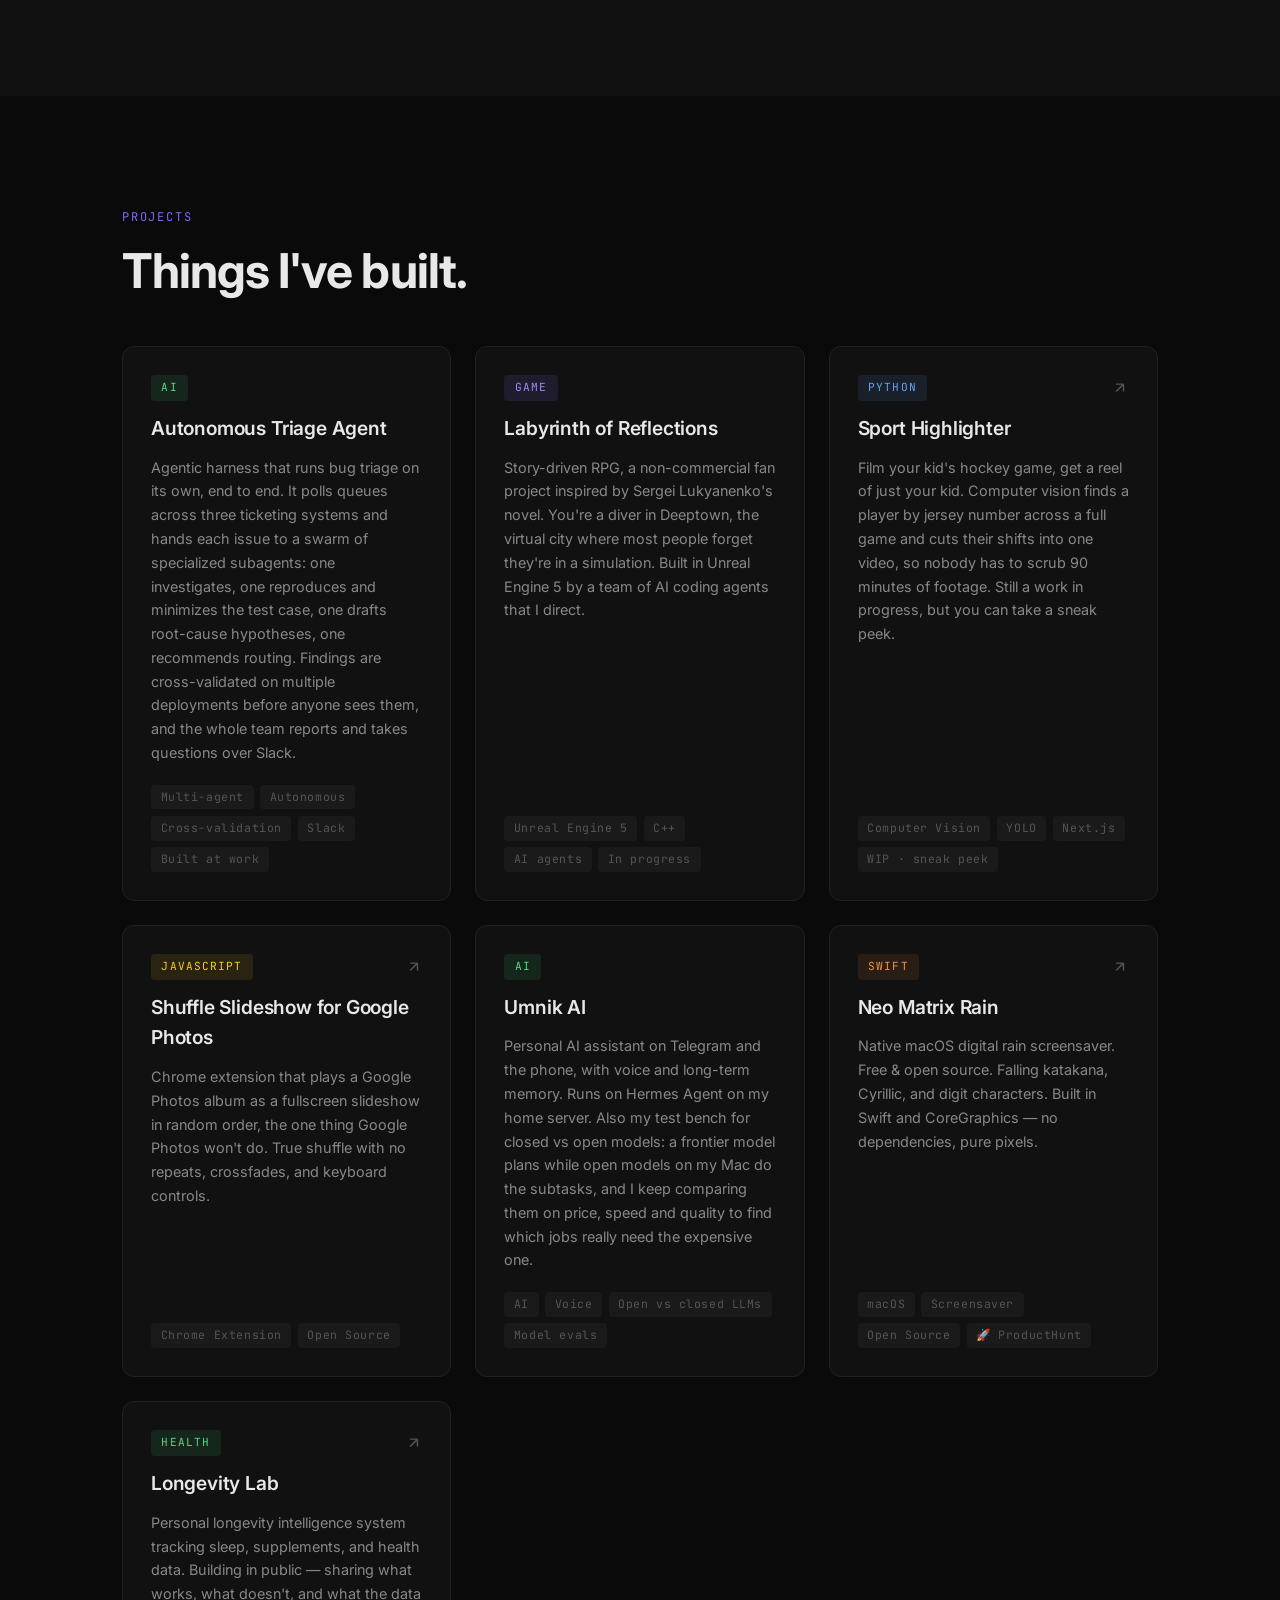
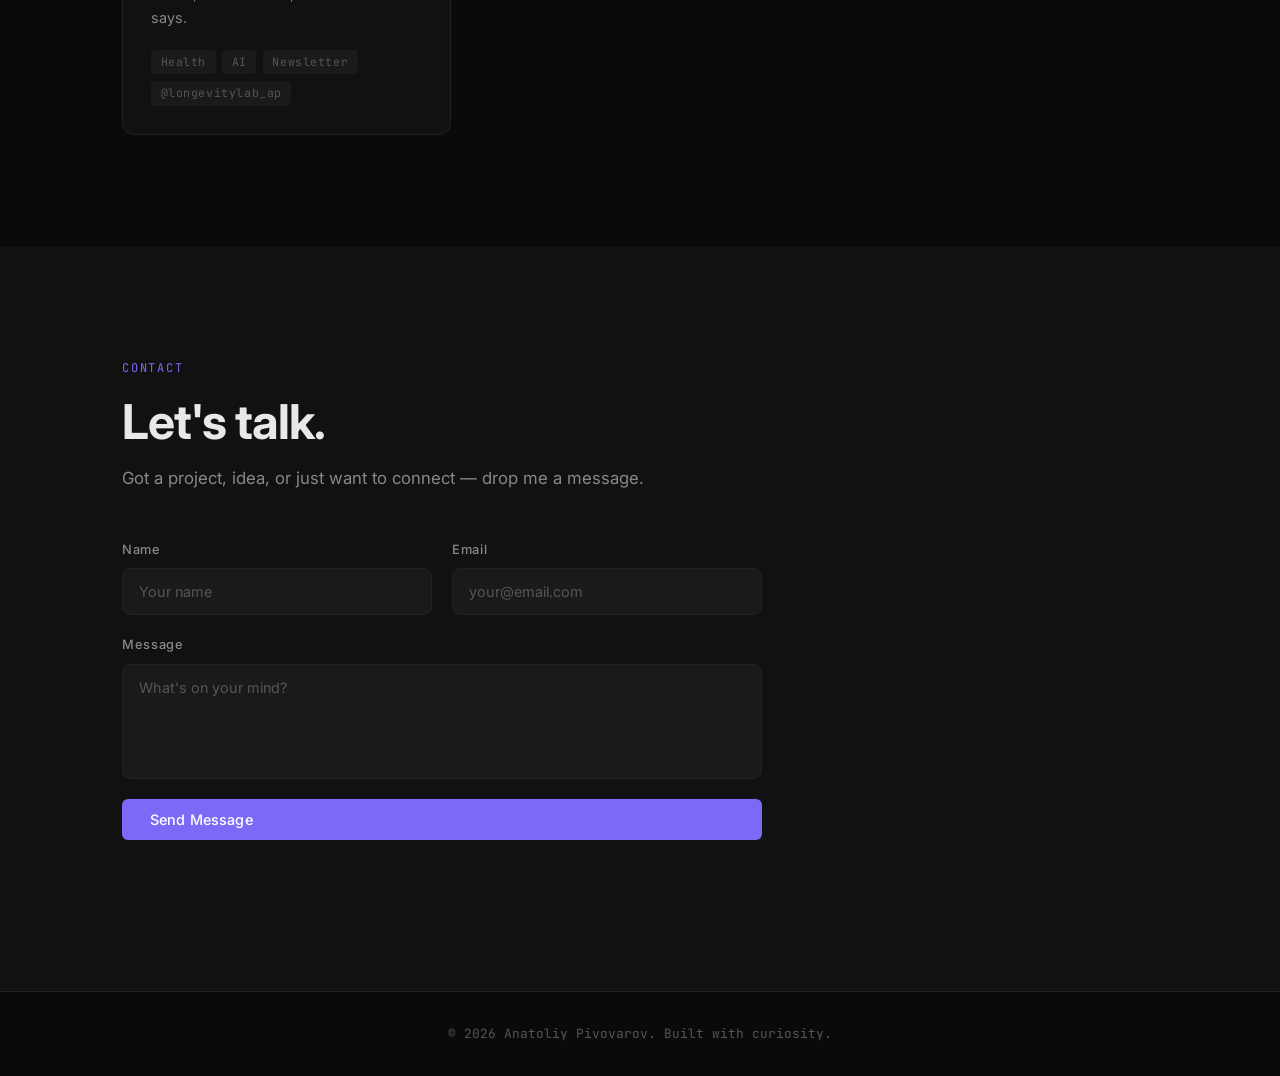
==== commit 6a7c03c5: "Sport Highlighter card: work in progress, sneak peek at the link Co-Authored-By: Claude Opus 5.5 <no" ====
--- a/index.html
+++ b/index.html
@@ -153,12 +153,12 @@
             <svg class="project-arrow" viewBox="0 0 24 24" fill="none" stroke="currentColor" stroke-width="2"><path d="M7 17L17 7M17 7H7M17 7v10"/></svg>
           </div>
           <h3>Sport Highlighter</h3>
-          <p>Film your kid's hockey game, get a reel of just your kid. Computer vision finds a player by jersey number across a full game and cuts their shifts into one video, so nobody has to scrub 90 minutes of footage.</p>
+          <p>Film your kid's hockey game, get a reel of just your kid. Computer vision finds a player by jersey number across a full game and cuts their shifts into one video, so nobody has to scrub 90 minutes of footage. Still a work in progress, but you can take a sneak peek.</p>
           <div class="project-footer">
             <span>Computer Vision</span>
             <span>YOLO</span>
             <span>Next.js</span>
-            <span>Beta</span>
+            <span>WIP · sneak peek</span>
           </div>
         </a>
 
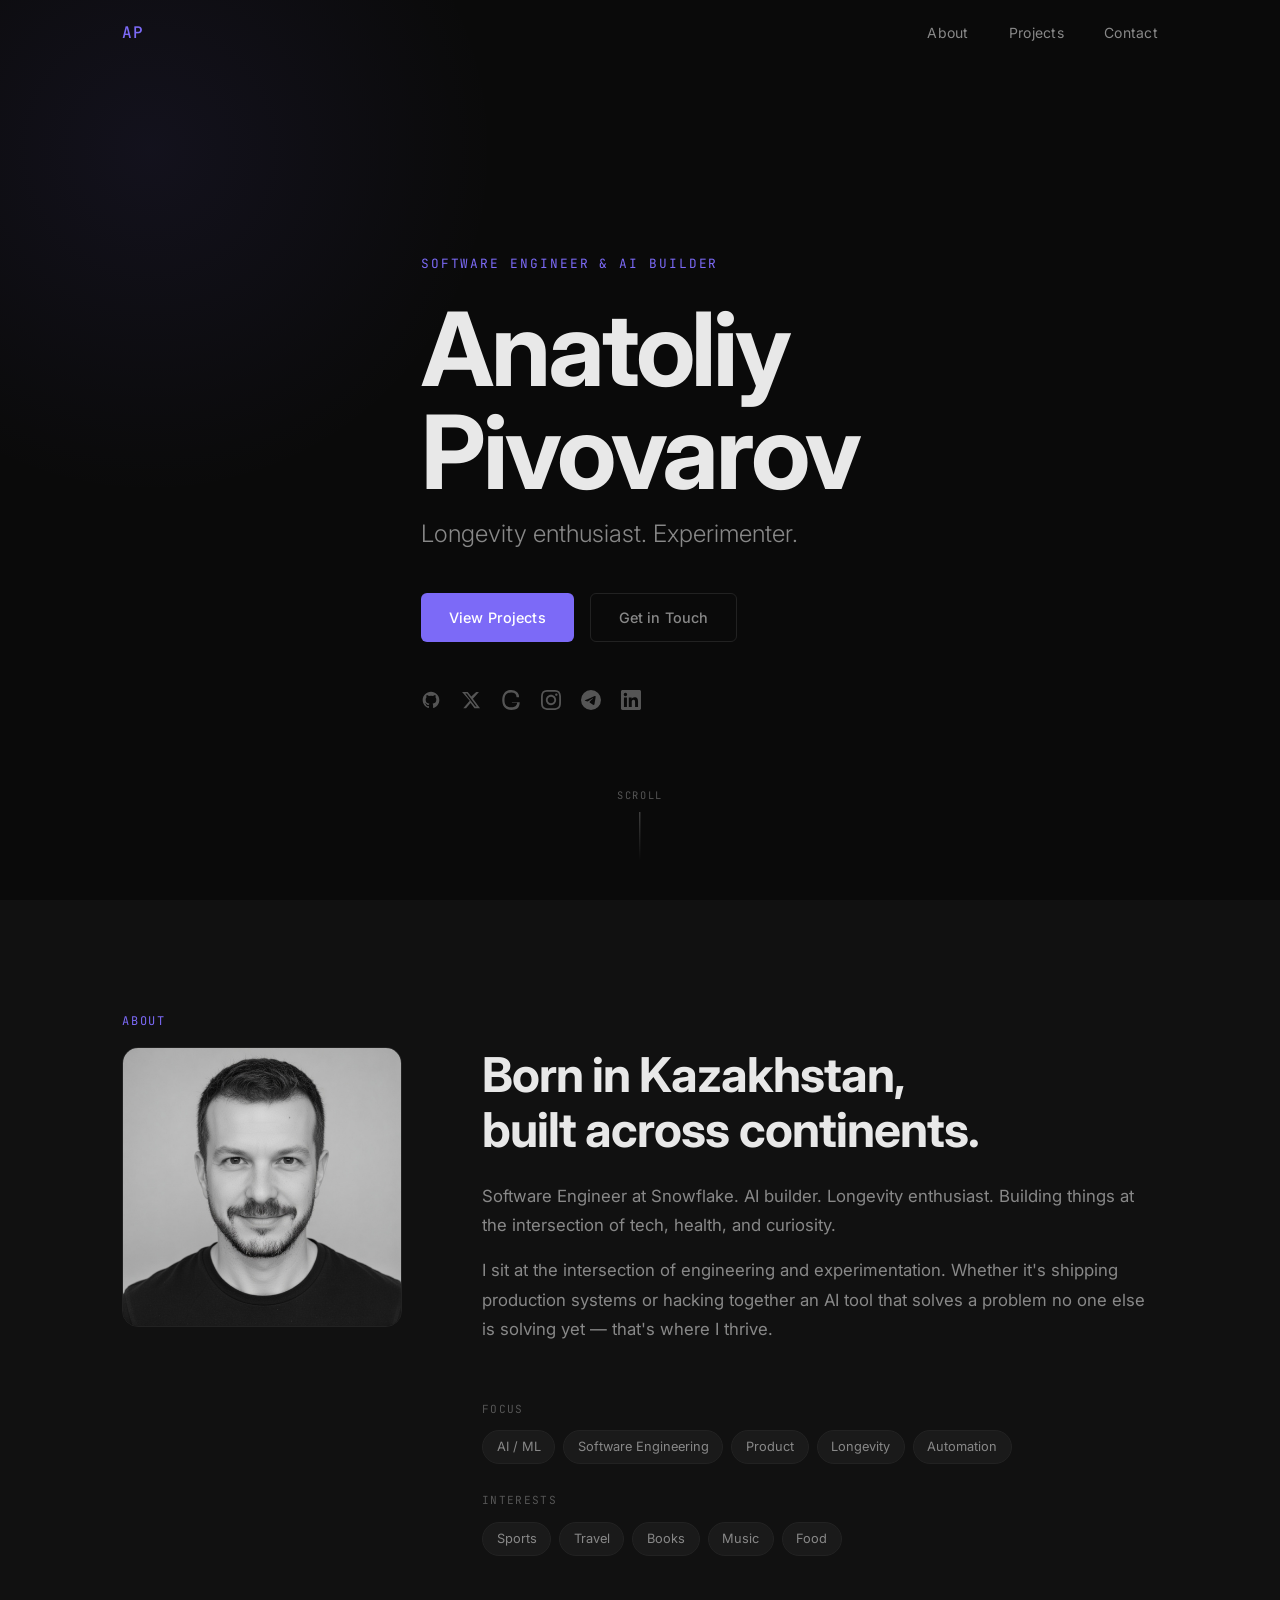
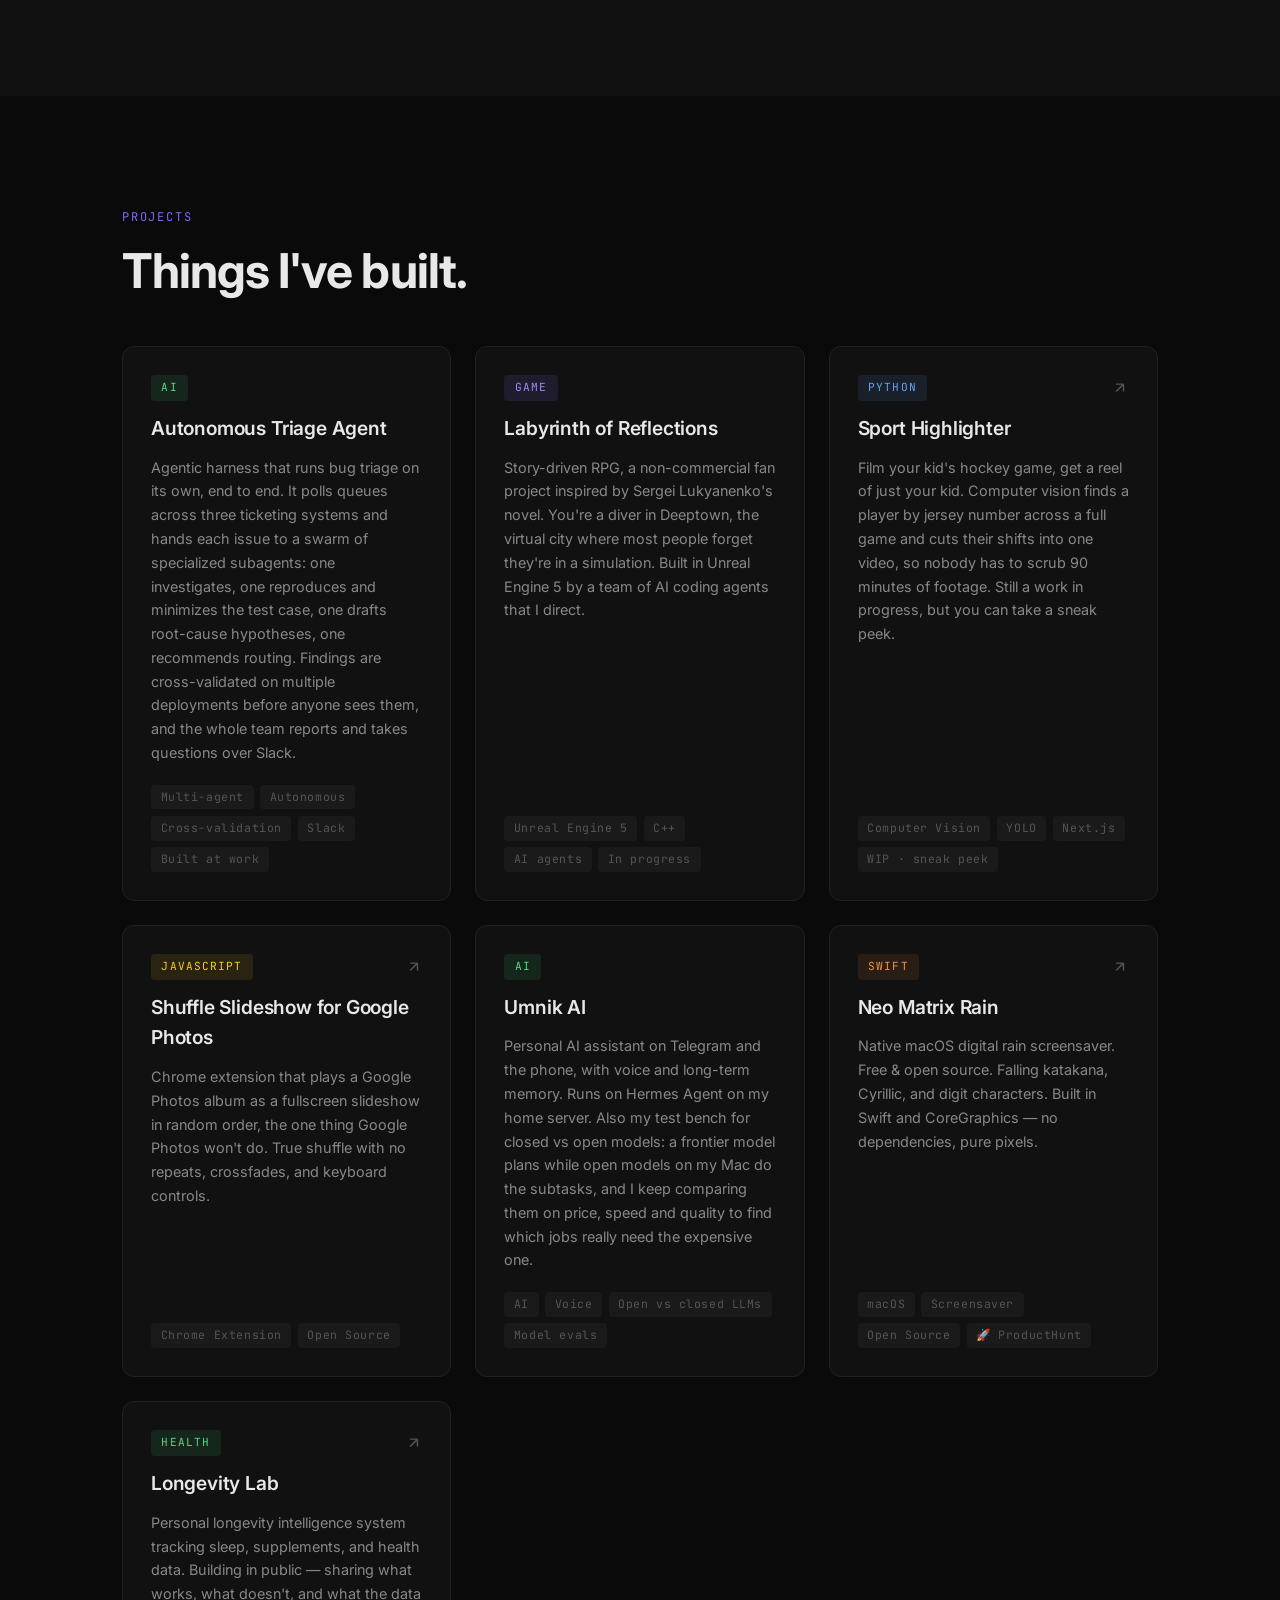
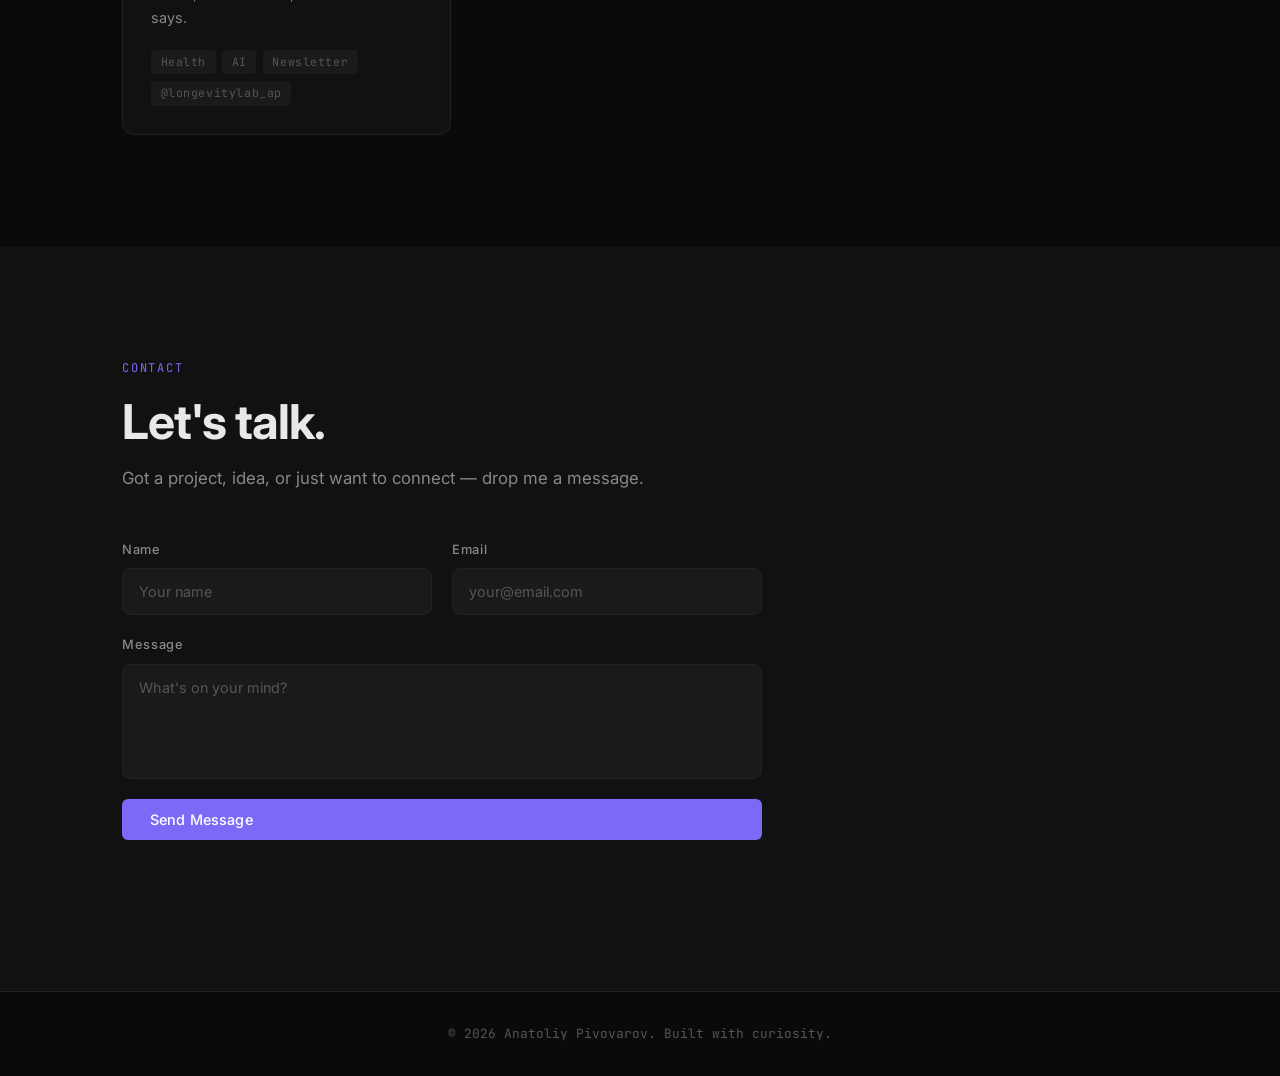
==== commit d0c4de8b: "About + meta description: Software Engineer at Snowflake (not SAP) Co-Authored-By: Claude Opus 5.5 <" ====
--- a/index.html
+++ b/index.html
@@ -4,7 +4,7 @@
   <meta charset="UTF-8" />
   <meta name="viewport" content="width=device-width, initial-scale=1.0" />
   <title>Anatoliy Pivovarov</title>
-  <meta name="description" content="Software Engineer at SAP. AI builder. Longevity enthusiast. Building things at the intersection of tech, health, and curiosity." />
+  <meta name="description" content="Software Engineer at Snowflake. AI builder. Longevity enthusiast. Building things at the intersection of tech, health, and curiosity." />
   <link rel="preconnect" href="https://fonts.googleapis.com" />
   <link rel="preconnect" href="https://fonts.gstatic.com" crossorigin />
   <link href="https://fonts.googleapis.com/css2?family=Inter:wght@300;400;500;600;700&family=JetBrains+Mono:wght@400;500&display=swap" rel="stylesheet" />
@@ -78,7 +78,7 @@
         <div class="about-right">
         <div class="about-text">
           <h2>Born in Kazakhstan,<br />built across continents.</h2>
-          <p>Software Engineer at SAP. AI builder. Longevity enthusiast. Building things at the intersection of tech, health, and curiosity.</p>
+          <p>Software Engineer at Snowflake. AI builder. Longevity enthusiast. Building things at the intersection of tech, health, and curiosity.</p>
           <p>I sit at the intersection of engineering and experimentation. Whether it's shipping production systems or hacking together an AI tool that solves a problem no one else is solving yet — that's where I thrive.</p>
         </div>
         <div class="about-tags">
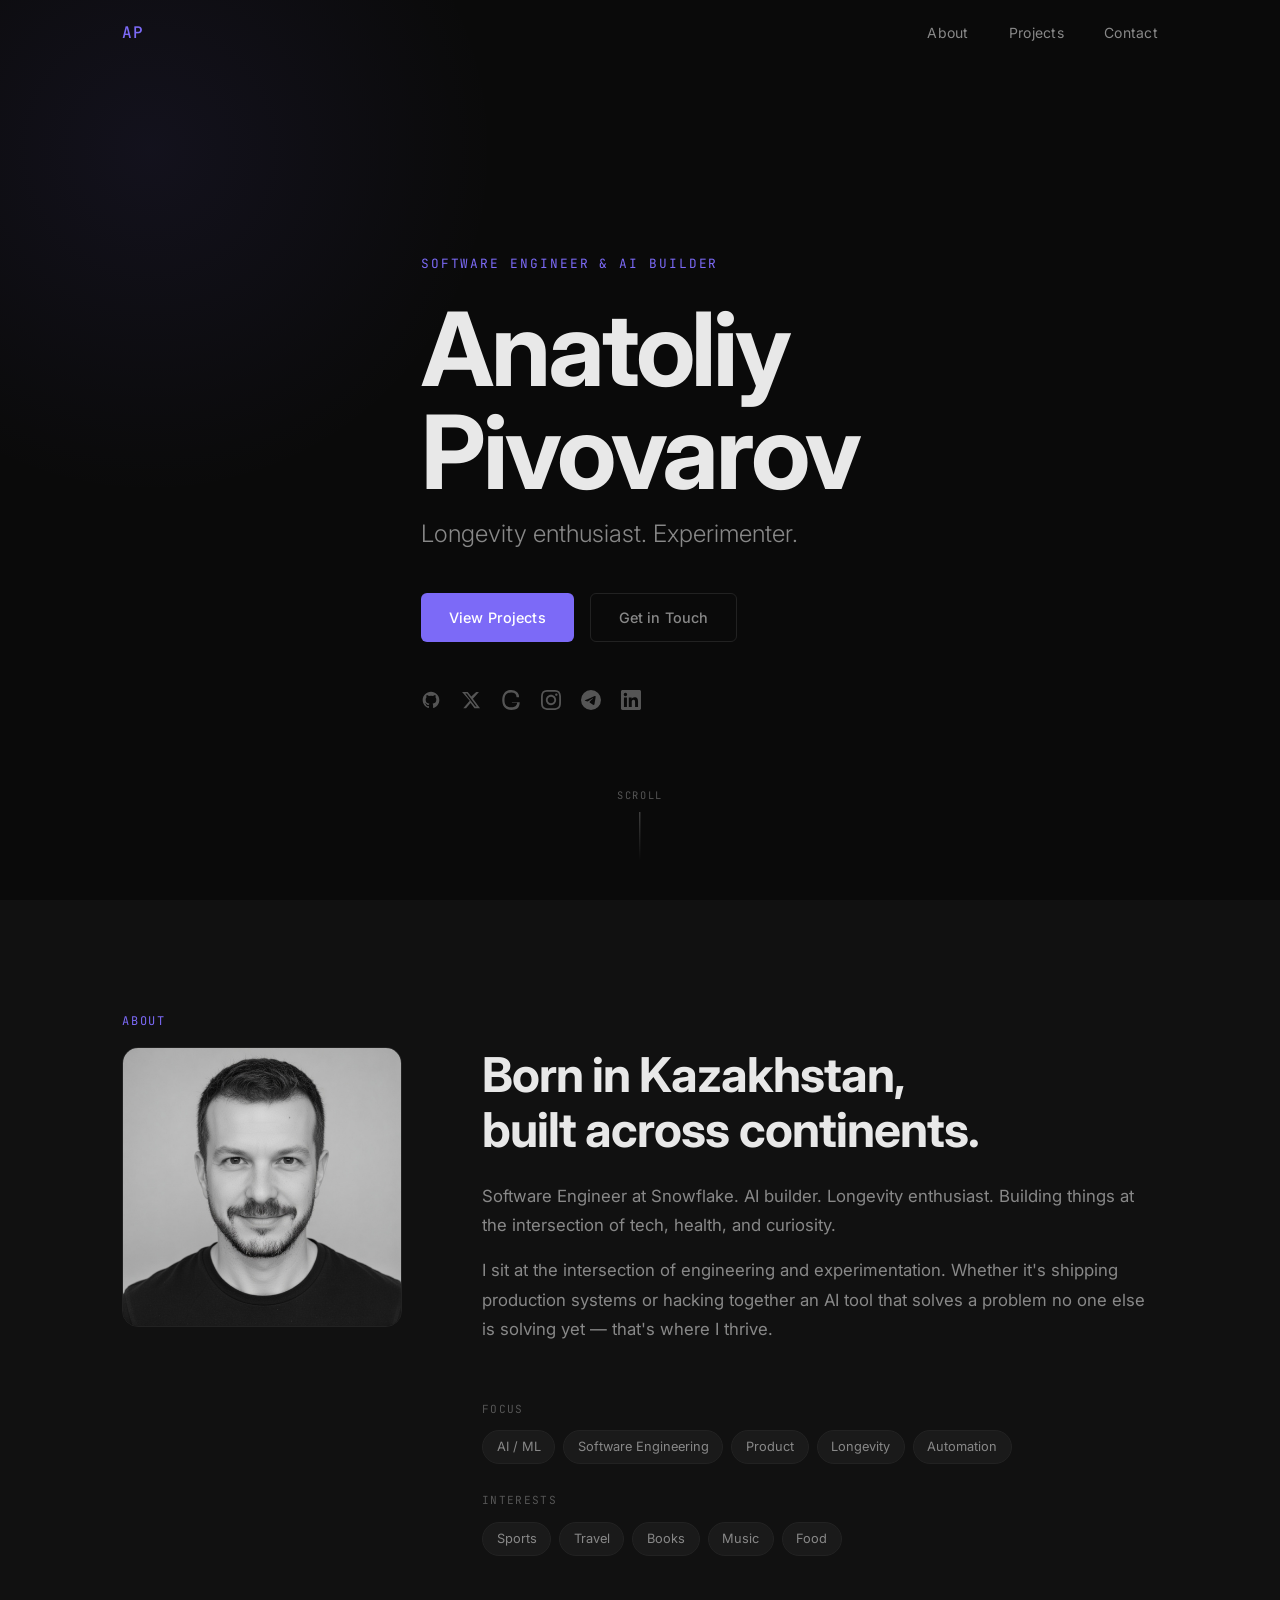
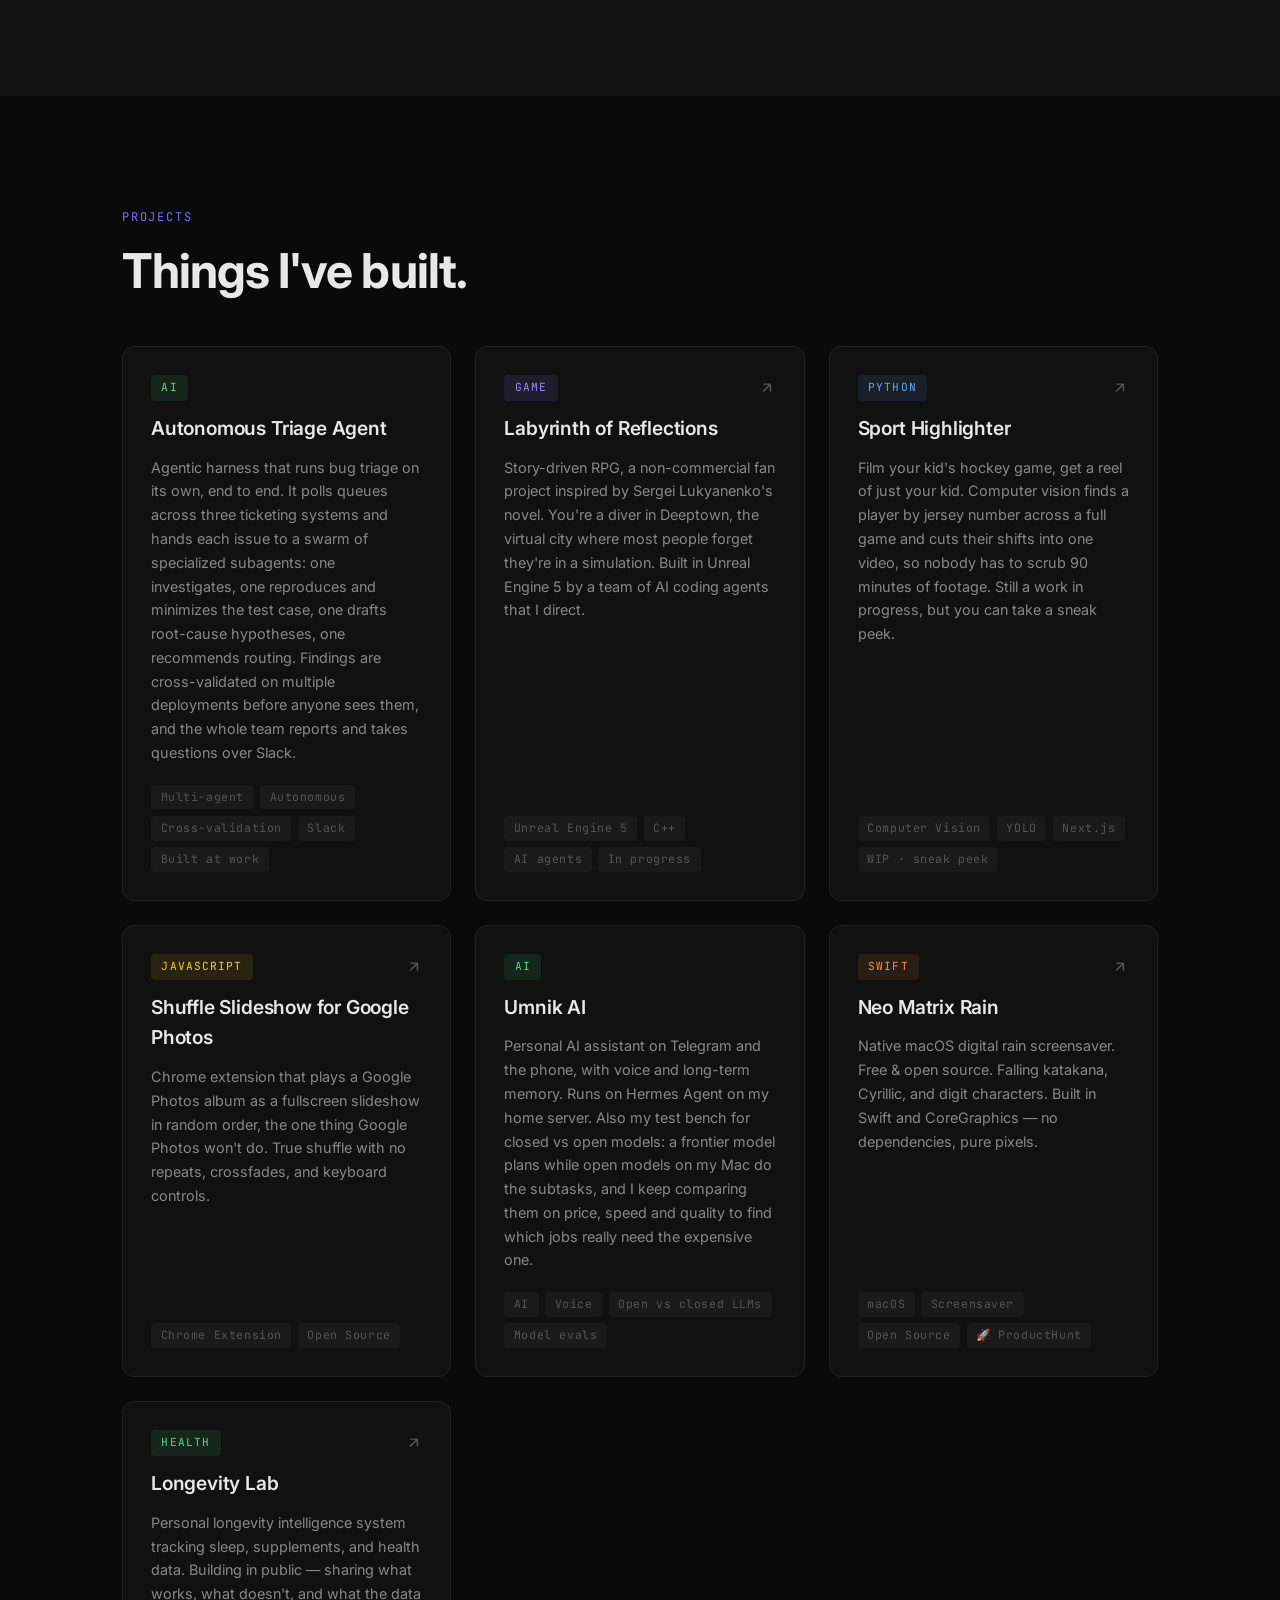
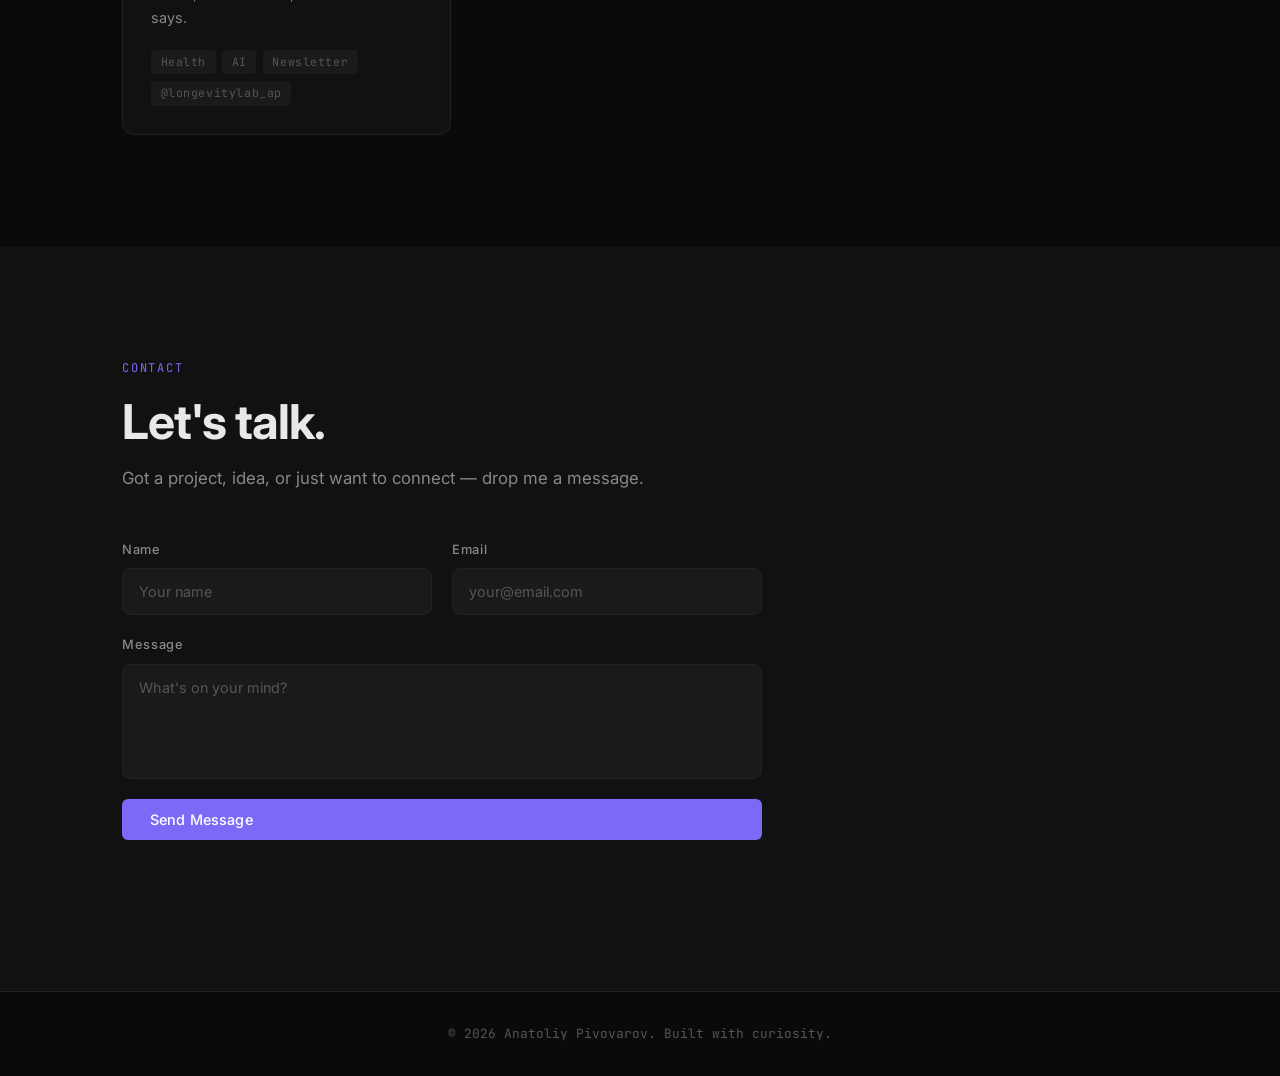
==== commit 786ff6c6: "Add Labyrinth of Reflections page at /labyrinth/ and link it from the projects card Stills and two v" ====
--- a/index.html
+++ b/index.html
@@ -132,9 +132,10 @@
         </div>
 
         <!-- Labyrinth of Reflections -->
-        <div class="project-card project-coming">
+        <a href="/labyrinth/" class="project-card">
           <div class="project-top">
             <span class="project-lang game">Game</span>
+            <svg class="project-arrow" viewBox="0 0 24 24" fill="none" stroke="currentColor" stroke-width="2"><path d="M7 17L17 7M17 7H7M17 7v10"/></svg>
           </div>
           <h3>Labyrinth of Reflections</h3>
           <p>Story-driven RPG, a non-commercial fan project inspired by Sergei Lukyanenko's novel. You're a diver in Deeptown, the virtual city where most people forget they're in a simulation. Built in Unreal Engine 5 by a team of AI coding agents that I direct.</p>
@@ -144,7 +145,7 @@
             <span>AI agents</span>
             <span>In progress</span>
           </div>
-        </div>
+        </a>
 
         <!-- Sport Highlighter -->
         <a href="https://highlighter.pivovarovanatol.com" target="_blank" rel="noopener" class="project-card">
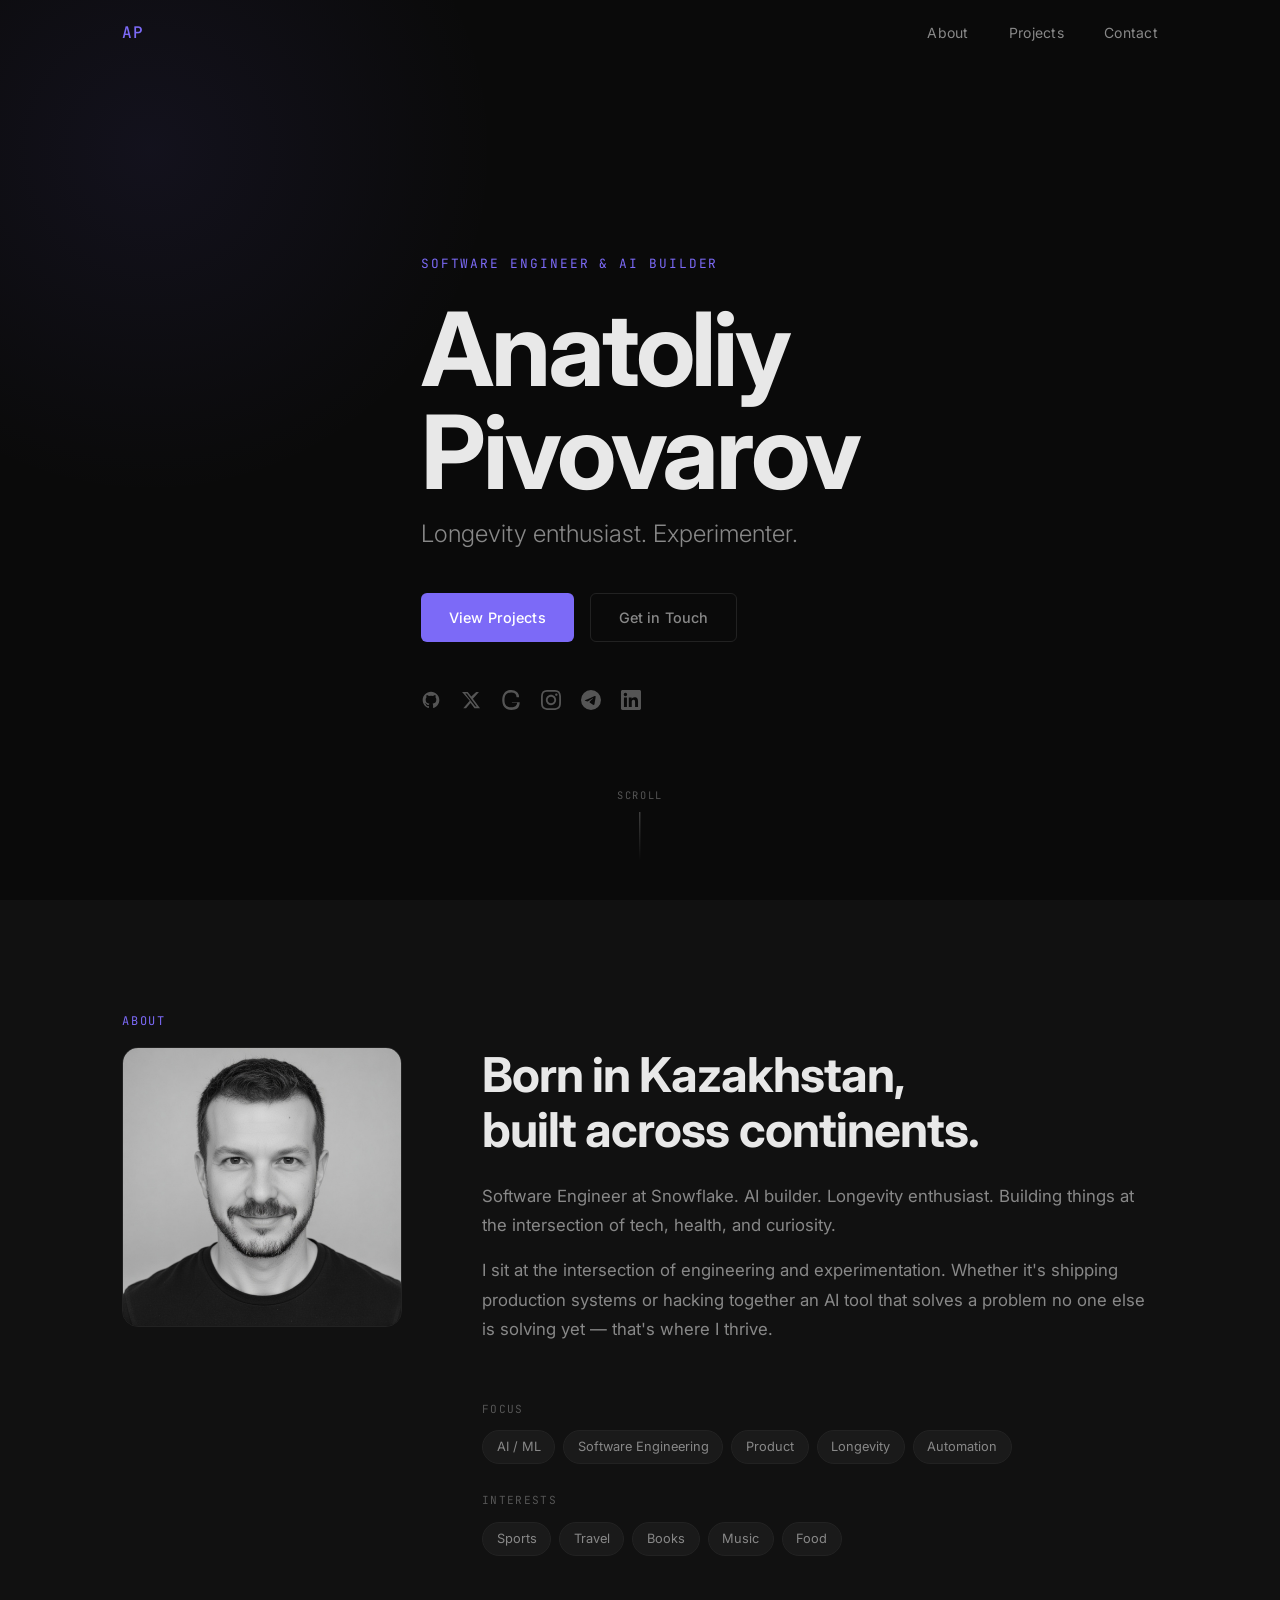
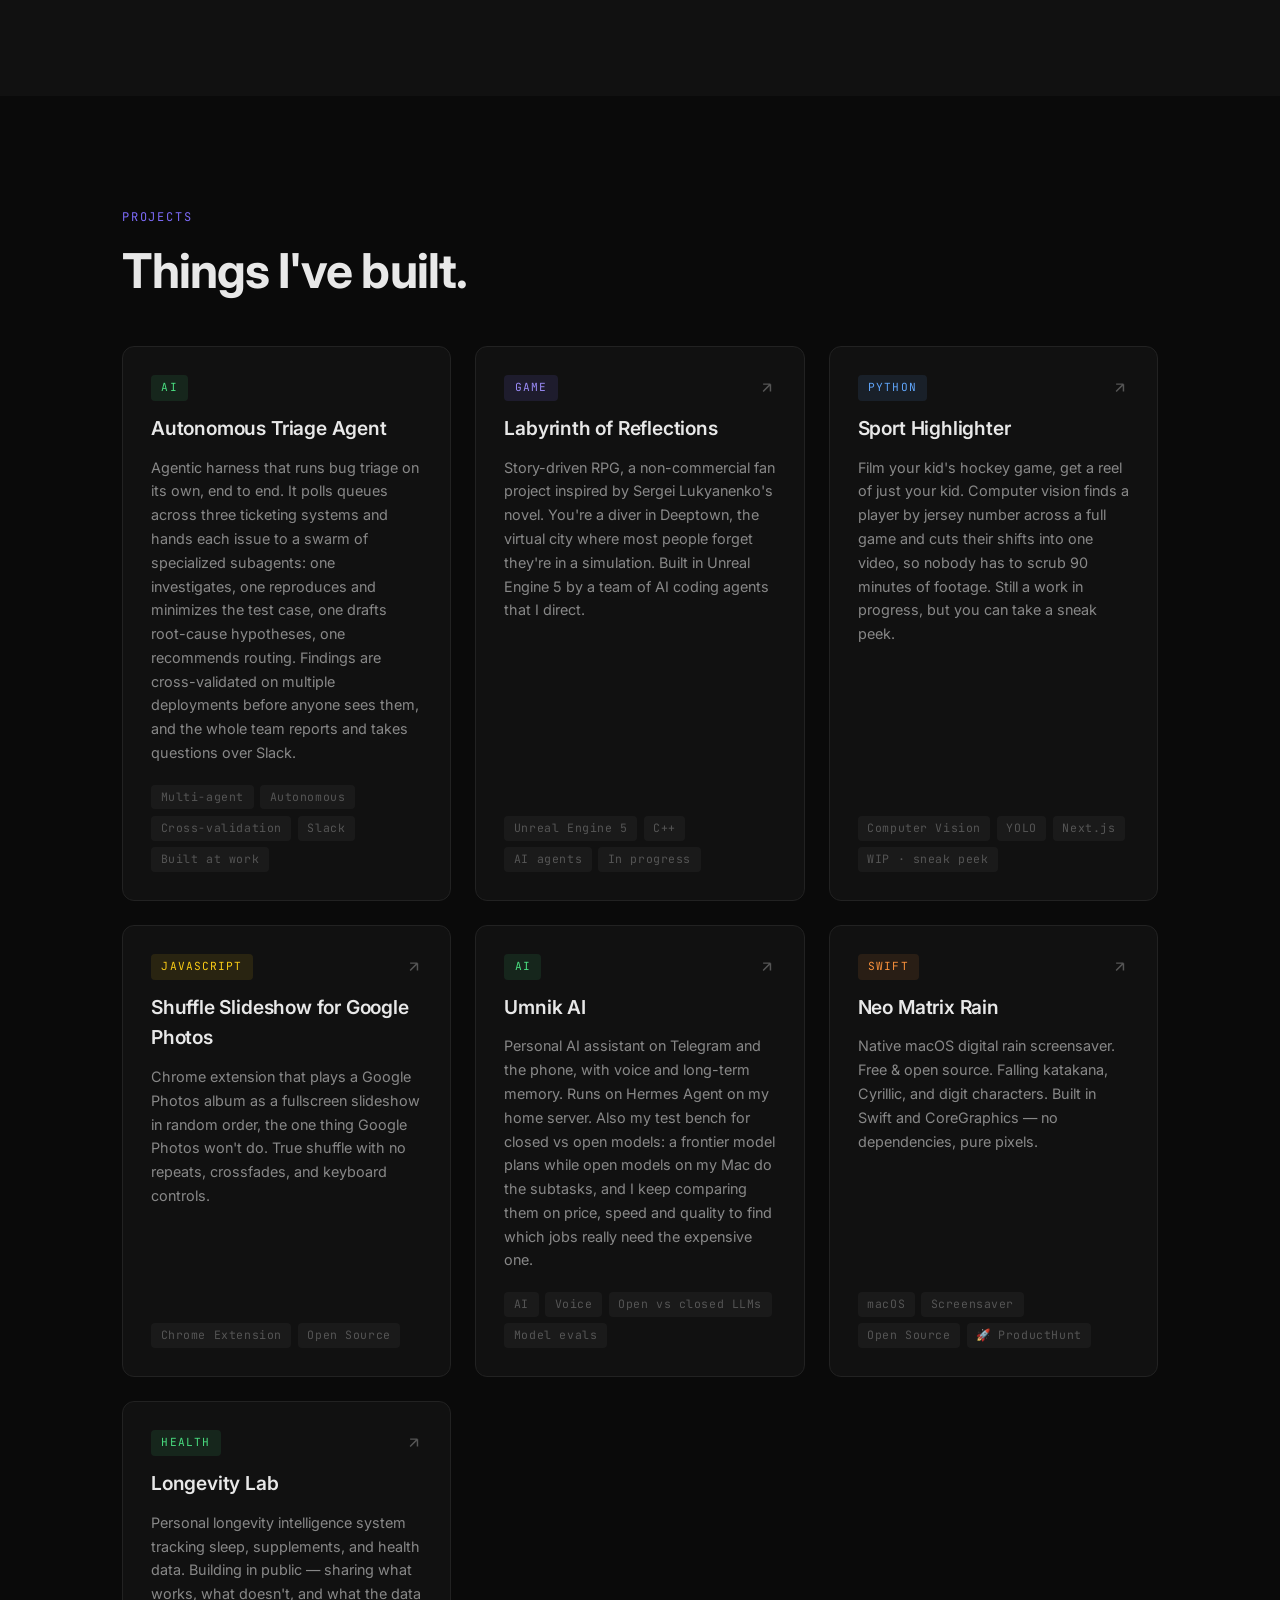
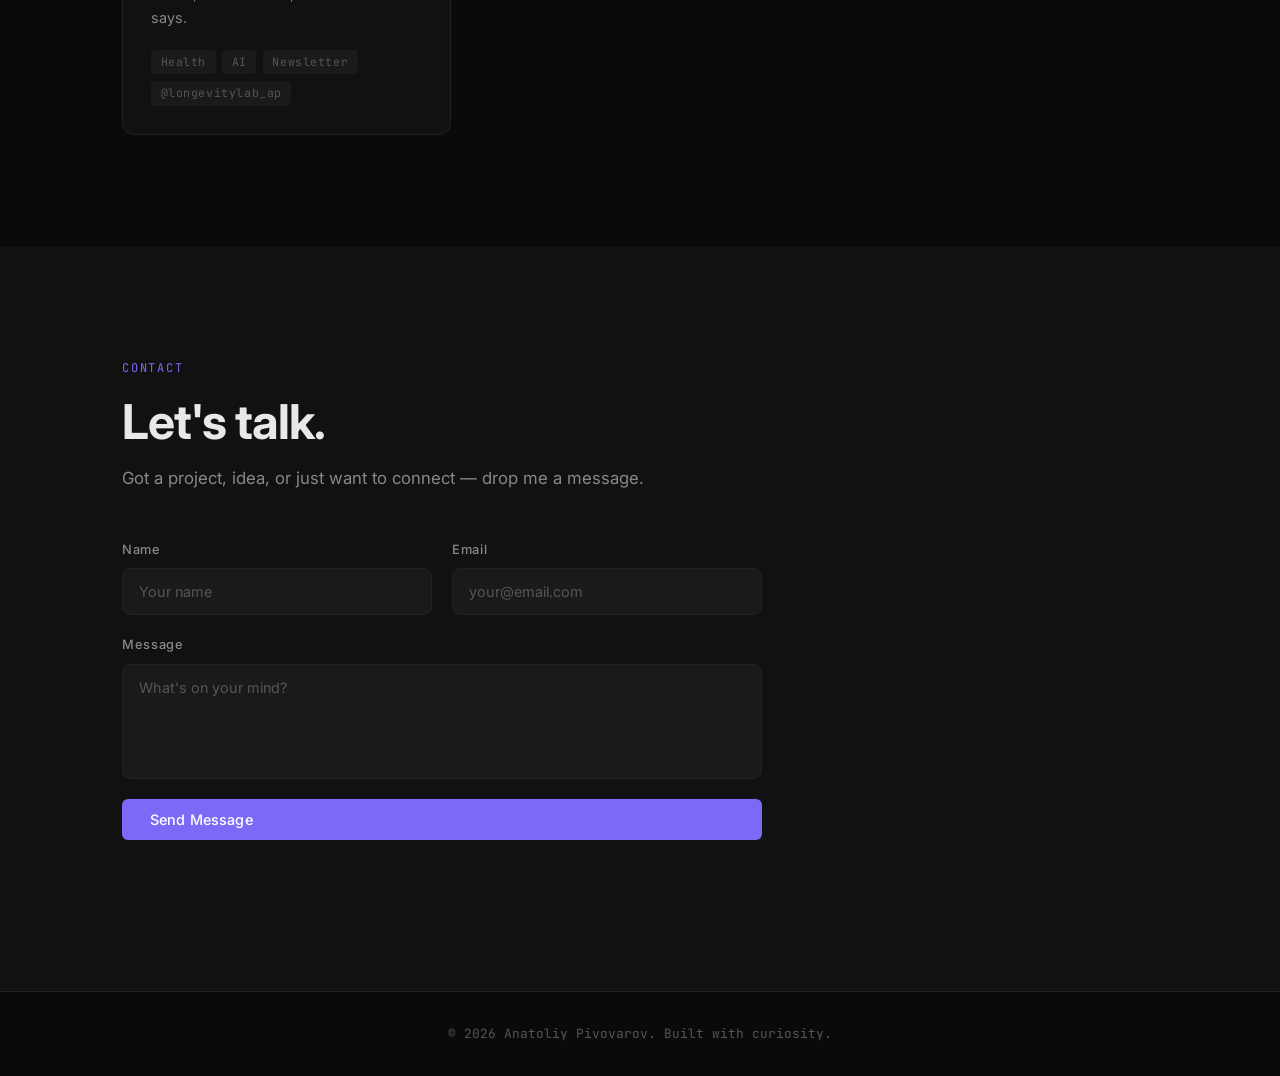
==== commit 1ab2862f: "Project pages for Neo Matrix Rain, Shuffle Slideshow, Sport Highlighter and Umnik Shared project.css" ====
--- a/index.html
+++ b/index.html
@@ -148,7 +148,7 @@
         </a>
 
         <!-- Sport Highlighter -->
-        <a href="https://highlighter.pivovarovanatol.com" target="_blank" rel="noopener" class="project-card">
+        <a href="/sport-highlighter/" class="project-card">
           <div class="project-top">
             <span class="project-lang python">Python</span>
             <svg class="project-arrow" viewBox="0 0 24 24" fill="none" stroke="currentColor" stroke-width="2"><path d="M7 17L17 7M17 7H7M17 7v10"/></svg>
@@ -164,7 +164,7 @@
         </a>
 
         <!-- Shuffle Slideshow for Google Photos -->
-        <a href="https://github.com/pivovarovanatol/gphotos-shuffle-slideshow" target="_blank" rel="noopener" class="project-card">
+        <a href="/shuffle-slideshow/" class="project-card">
           <div class="project-top">
             <span class="project-lang js">JavaScript</span>
             <svg class="project-arrow" viewBox="0 0 24 24" fill="none" stroke="currentColor" stroke-width="2"><path d="M7 17L17 7M17 7H7M17 7v10"/></svg>
@@ -178,9 +178,10 @@
         </a>
 
         <!-- Umnik AI -->
-        <div class="project-card project-coming">
+        <a href="/umnik/" class="project-card">
           <div class="project-top">
             <span class="project-lang more">AI</span>
+            <svg class="project-arrow" viewBox="0 0 24 24" fill="none" stroke="currentColor" stroke-width="2"><path d="M7 17L17 7M17 7H7M17 7v10"/></svg>
           </div>
           <h3>Umnik AI</h3>
           <p>Personal AI assistant on Telegram and the phone, with voice and long-term memory. Runs on Hermes Agent on my home server. Also my test bench for closed vs open models: a frontier model plans while open models on my Mac do the subtasks, and I keep comparing them on price, speed and quality to find which jobs really need the expensive one.</p>
@@ -190,10 +191,10 @@
             <span>Open vs closed LLMs</span>
             <span>Model evals</span>
           </div>
-        </div>
+        </a>
 
         <!-- Neo Matrix Rain -->
-        <a href="https://github.com/pivovarovanatol/neo-matrix-rain" target="_blank" rel="noopener" class="project-card">
+        <a href="/neo-matrix-rain/" class="project-card">
           <div class="project-top">
             <span class="project-lang swift">Swift</span>
             <svg class="project-arrow" viewBox="0 0 24 24" fill="none" stroke="currentColor" stroke-width="2"><path d="M7 17L17 7M17 7H7M17 7v10"/></svg>
--- a/styles.css
+++ b/styles.css
@@ -91,6 +91,7 @@
   justify-content: center;
   position: relative;
   padding: 8rem 0 4rem;
+  overflow: hidden; /* keep the 700px glow from widening the page on phones */
 }
 
 .hero::before {
